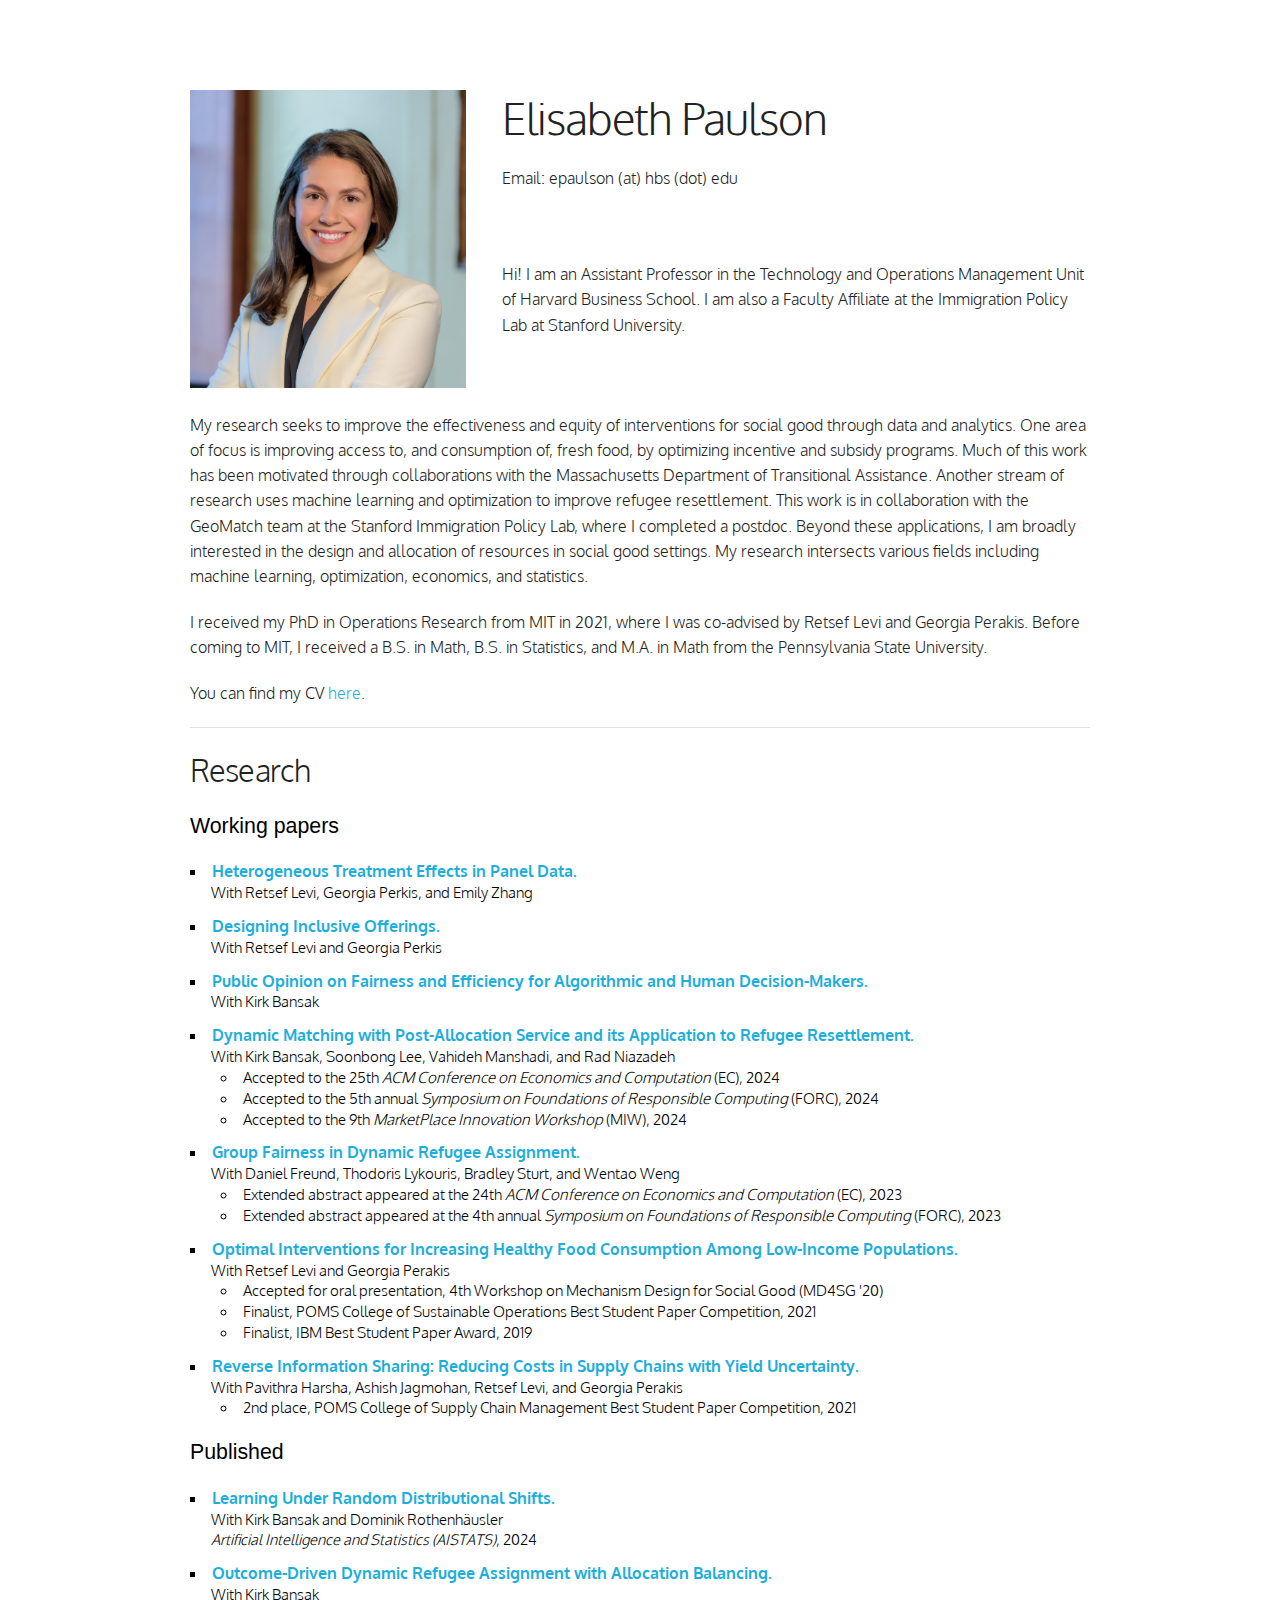
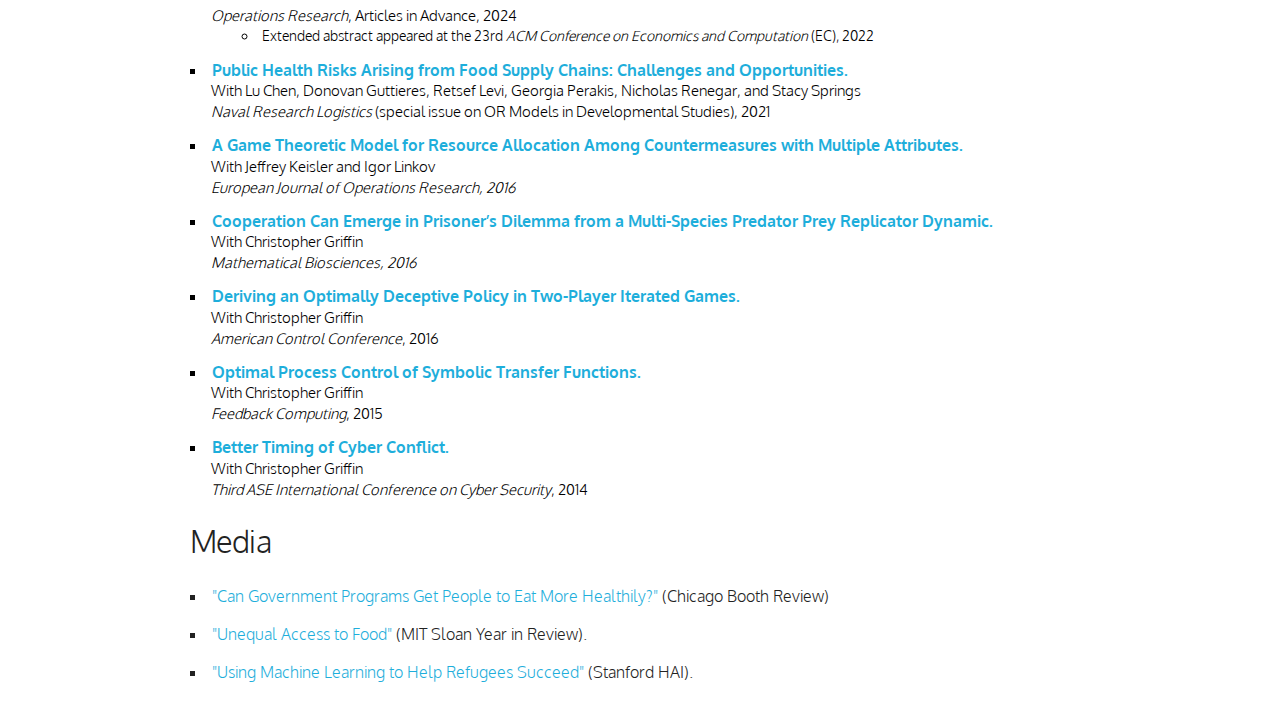
==== index.html @ 4f061b39 "Adding new paper" ====
<!DOCTYPE html>
<html lang="en">
<head>
<!-- Global site tag (gtag.js) - Google Analytics -->
<script async src="https://www.googletagmanager.com/gtag/js?id=UA-107906217-1"></script>
<script>
  window.dataLayer = window.dataLayer || [];
  function gtag(){dataLayer.push(arguments);}
  gtag('js', new Date());

  gtag('config', 'UA-107906217-1');
</script>

  <!-- Basic Page Needs
  –––––––––––––––––––––––––––––––––––––––––––––––––– -->
  <meta charset="utf-8">
  <title>Elisabeth Paulson</title>
  <meta name="description" content="">
  <meta name="author" content="">

  <!-- Mobile Specific Metas
  –––––––––––––––––––––––––––––––––––––––––––––––––– -->
  <meta name="viewport" content="width=device-width, initial-scale=1">

  <!-- FONT
  –––––––––––––––––––––––––––––––––––––––––––––––––– -->
  <!-- <link href="https://fonts.googleapis.com/css?family=Raleway:400,300,600" rel="stylesheet" type="text/css"> -->
  <link href='https://fonts.googleapis.com/css?family=Oxygen' rel='stylesheet' type='text/css'>

  <!-- CSS
  –––––––––––––––––––––––––––––––––––––––––––––––––– -->
  <link rel="stylesheet" href="css/normalize.css">
  <link rel="stylesheet" href="css/skeleton.css">

  <!-- Favicon
  –––––––––––––––––––––––––––––––––––––––––––––––––– -->
  <link rel="icon" type="image/png" href="favicon.ico">

</head>
<body>

  <!-- Primary Page Layout
  –––––––––––––––––––––––––––––––––––––––––––––––––– -->
  <div class="container">

    <div class="row" style="margin-top: 10%">
        <div class="four columns">
            <img src="img/headshot.jpg" width="100%">
        </div>
        <div class="eight columns">
            <h2>Elisabeth Paulson</h2>
            <p>Email: epaulson (at) hbs (dot) edu </p>
            <br> </br>
            <p>Hi! I am an Assistant Professor in the <a class=hidelink href="https://www.hbs.edu/faculty/units/tom/Pages/default.aspx"> Technology and Operations Management Unit of Harvard Business School</a>. I am also a Faculty Affiliate at the <a class=hidelink href="https://immigrationlab.org/"> Immigration Policy Lab</a> at Stanford University.
                </p>
        </div>
    </div>
    <div class="row" style="margin-top: 2%"> </div>

      <p>My research seeks to improve the effectiveness and equity of interventions for social good through data and analytics.
      One area of focus is improving access to, and consumption of, fresh food, by optimizing incentive and subsidy programs. 
      Much of this work has been motivated through collaborations with the <a class=hidelink href="https://www.mass.gov/orgs/department-of-transitional-assistance"> Massachusetts Department of Transitional Assistance</a>. 
      Another stream of research uses machine learning and optimization to improve refugee resettlement. This work is in collaboration with the GeoMatch team at the <a class=hidelink href="https://immigrationlab.org/geomatch/"> Stanford Immigration Policy Lab</a>, where I completed a postdoc. 
      Beyond these applications, I am broadly interested in the design and allocation of resources in social good settings. My research intersects various fields including machine learning, optimization, economics, and statistics. </p>

    <p> I received my PhD in Operations Research from MIT in 2021, where I was co-advised by <a class=hidelink href="http://retsef.scripts.mit.edu/"> Retsef Levi </a> and <a class=hidelink href="http://mitsloan.mit.edu/faculty-and-research/faculty-directory/detail/?id=41137"> Georgia Perakis</a>.
      Before coming to MIT, I received a B.S. in Math, B.S. in Statistics, and M.A. in Math from the Pennsylvania State University. </p>

    <p>You can find my CV <a href="files/CV.pdf">here</a>.</p>


    <hr>

    <h4> Research </h4>

    <p class = "sub_header"> Working papers </p>
    <ul>
      <li class="paper_title">
        <a href = "https://arxiv.org/abs/2406.05633"> <strong>Heterogeneous Treatment Effects in Panel Data. </strong></a>
        <dd class="author">With Retsef Levi, Georgia Perkis, and Emily Zhang </dd>
      </li>
      <li class="paper_title">
        <a href = "https://papers.ssrn.com/sol3/papers.cfm?abstract_id=4888208"> <strong>Designing Inclusive Offerings. </strong></a>
        <dd class="author">With Retsef Levi and Georgia Perkis</dd>
      </li>
      <li class="paper_title">
        <a href = "https://osf.io/pghmx/"> <strong>Public Opinion on Fairness and Efficiency for Algorithmic and Human Decision-Makers. </strong></a>
        <dd class="author">With Kirk Bansak </dd>
      </li>
      <li class="paper_title">
        <a href = "https://papers.ssrn.com/sol3/papers.cfm?abstract_id=4748762">  <strong>Dynamic Matching with Post-Allocation Service and its Application to Refugee Resettlement. </strong></a>
        <dd class="author">With Kirk Bansak, Soonbong Lee, Vahideh Manshadi, and Rad Niazadeh </dd>
        <ul>
          <li class='sub'> Accepted to the 25th <em>ACM Conference on Economics and Computation</em> (EC), 2024 </li>
          <li class='sub'> Accepted to the 5th annual <em>Symposium on Foundations of Responsible Computing</em> (FORC), 2024 </li>
          <li class='sub'> Accepted to the 9th <em>MarketPlace Innovation Workshop</em> (MIW), 2024 </li>
        </ul>
      </li>
      <li class="paper_title">
        <a href = "http://arxiv.org/abs/2301.10642"> <strong>Group Fairness in Dynamic Refugee Assignment. </strong></a>
        <dd class="author">With Daniel Freund, Thodoris Lykouris, Bradley Sturt, and Wentao Weng </dd>
        <ul>
          <li class='sub'> Extended abstract appeared at the 24th <em>ACM Conference on Economics and Computation</em> (EC), 2023 </li>
          <li class='sub'> Extended abstract appeared at the 4th annual <em>Symposium on Foundations of Responsible Computing</em> (FORC), 2023 </li>
        </ul>
      </li>
      <li class="paper_title">
      <a href = "https://papers.ssrn.com/sol3/papers.cfm?abstract_id=3486292"> <strong>Optimal Interventions for Increasing Healthy Food Consumption Among Low-Income Populations.</strong></a>
        <dd class="author">With
        Retsef Levi and Georgia Perakis</dd>
        <ul>
          <li class='sub'> Accepted for oral presentation, 4th Workshop on Mechanism Design for Social Good (MD4SG '20) </li>
        </ul>
        <ul>
          <li class='sub'> Finalist, POMS College of Sustainable Operations Best Student Paper Competition, 2021 </li>
        </ul>
        <ul>
          <li class='sub'> Finalist, IBM Best Student Paper Award, 2019 </li>
        </ul>
        <!--<ul>
          <li class='sub'> Media coverage: <a class='link' href="https://review.chicagobooth.edu/marketing/2020/article/can-government-programs-get-people-eat-more-healthily"><em>Chicago Booth Review</em></a> , <a class='link' href="https://mitsloan.mit.edu/alumni/unequal-access-to-food"><em>MIT Sloan Campaign Newsletter</em></a> </li>
        </ul>-->
      </li>
      <li class="paper_title">
      <a href = "https://papers.ssrn.com/sol3/papers.cfm?abstract_id=3692868"> <strong>Reverse Information Sharing: Reducing Costs in Supply Chains with Yield Uncertainty.</strong></a>
        <dd class="author">With Pavithra Harsha, Ashish Jagmohan, Retsef Levi, and Georgia Perakis</dd>
        <ul>
          <li class='sub'> 2nd place, POMS College of Supply Chain Management Best Student Paper Competition, 2021 </li>
        </ul>
      </li>
      <!--
      <li class="paper_title"><strong>Fresh Fruit and Vegetable Consumption: The Impact of Access and Value.</strong>
        <a href="https://papers.ssrn.com/sol3/papers.cfm?abstract_id=3691925"> Preprint.</a>
        <dd class="author">With
        Retsef Levi and Georgia Perakis</dd>
      </li>
      
      <li class="paper_title">
        <strong>Fair Group-level Intervention Bundles</strong>
        <dd class="author">With Retsef Levi and Georgia Perakis (Soon to be submitted)</dd>
      </li>
      <li class="paper_title">
        <strong>Racial and Ethnic Variations in Grocery Shopping Behavior Amid COVID-19</strong>
        <dd class="author">With Retsef Levi and Georgia Perakis (Soon to be submitted)</dd>
      </li>
      <li class="paper_title">
        <strong>Interventions for Reducing Farm-Level Food Waste</strong>
        <dd class="author">With Raphaelle Delpont, Retsef Levi, and Georgia Perakis (Working)</dd>
      </li>
      <li class="paper_title">
        <strong>The Location Problem for Healthy Incentive Retailers</strong>
        <dd class="author">With Retsef Levi, and Georgia Perakis (Working)</dd>
      </li>-->
    </ul>
    <p class = "sub_header"> Published </p>
    <ul>
      <li class="paper_title">
        <a href = "https://arxiv.org/pdf/2306.02948.pdf"> <strong>Learning Under Random Distributional Shifts. </strong></a>
        <dd class="author">With Kirk Bansak and Dominik Rothenh&auml;usler </dd>
        <dd class="status"><em>Artificial Intelligence and Statistics (AISTATS)</em>, 2024
      </li>
      <li class="paper_title">
        <a href = "https://pubsonline.informs.org/doi/abs/10.1287/opre.2022.0445"> <strong>Outcome-Driven Dynamic Refugee Assignment with Allocation Balancing. </strong></a>
        <dd class="author">With Kirk Bansak</dd>
        <dd class="status"><em>Operations Research</em>, Articles in Advance, 2024
        <ul>
          <li class='sub'> Extended abstract appeared at the 23rd <em>ACM Conference on Economics and Computation</em> (EC), 2022 </li>
        </ul>
      </li>
      <li class="paper_title">
        <a href="https://onlinelibrary.wiley.com/doi/abs/10.1002/nav.22020"> <strong>Public Health Risks Arising from Food Supply Chains: Challenges and Opportunities.</strong></a>
        <dd class="author">With
        Lu Chen, Donovan Guttieres, Retsef Levi, Georgia Perakis, Nicholas Renegar, and Stacy Springs</dd>
        <dd class="status"><em>Naval Research Logistics</em> (special issue on OR Models in Developmental Studies), 2021
        </dd>
      </li>
      <li class="paper_title">
        <a href="http://www.sciencedirect.com/science/article/pii/S0377221716000552"> <strong>A Game Theoretic Model for Resource Allocation Among Countermeasures with Multiple Attributes.</strong></a>
        <dd class="author">With Jeffrey Keisler and Igor Linkov</dd>
        <dd class="status"><em>European Journal of Operations Research, 2016</em></dd></li>

      <li class="paper_title">
        <a href="http://www.sciencedirect.com/science/article/pii/S0025556416300608?via%3Dihub"> <strong>Cooperation Can Emerge in Prisoner’s Dilemma from a Multi-Species Predator Prey Replicator Dynamic.</strong></a>
        <dd class="author">With Christopher Griffin</dd>
        <dd class="status"><em>Mathematical Biosciences, 2016</em>
        </dd>
      </li>

      <li class="paper_title">
        <a href="http://ieeexplore.ieee.org/document/7525506/"> <strong>Deriving an Optimally Deceptive Policy in Two-Player Iterated Games.</strong></a>
        <dd class="author">With Christopher Griffin</dd>
        <dd class="status"><em>American Control Conference</em>, 2016</dd></li>

      <!-- <li><a class="paper_title" href="files/ECP-Dissertation.pdf"><strong>A Reformulation of the CSSR Algorithm and Application to Optimal Deception Strategy in Two Player Games.</strong></a> <br/>
        <dd class="author">With Christopher Griffin.</dd>
        <dd class="status"><em>Masters Thesis</em>, The Pennsylvania State University, 2015</dd>.</li> -->

      <li class="paper_title">
        <a href="files/FeedbackComputing15.pdf"> <strong>Optimal Process Control of Symbolic Transfer Functions.</strong></a>
        <dd class="author">With Christopher Griffin</dd>
        <dd class="status"><em>Feedback Computing</em>, 2015</dd>
      </li>

      <li class="paper_title">
        <a href="files/BetterCyberTiming.pdf"> <strong>Better Timing of Cyber Conflict.</strong></a>
        <dd class="author">With Christopher Griffin</dd>
        <dd class="status"><em>Third ASE International Conference on Cyber Security</em>, 2014</dd>
      </li>
    </ul>

    <h4> Media </h4>
    <ul> 
      <li><a class='link' href="https://review.chicagobooth.edu/marketing/2020/article/can-government-programs-get-people-eat-more-healthily">"Can Government Programs Get People to Eat More Healthily?"</a> (Chicago Booth Review)
      </li>
      <li><a class='link' href="https://mitsloan.mit.edu/alumni/unequal-access-to-food">"Unequal Access to Food"</a> (MIT Sloan Year in Review). 
      </li>
      <li>
      <a class='link' href="https://hai.stanford.edu/news/using-machine-learning-help-refugees-succeed">"Using Machine Learning to Help Refugees Succeed"</a> (Stanford HAI). 
    </li>
    </ul>
<!--
    <hr>

    <h4> Awards/Honors </h4>
    <ul>
      <li class="award"> Finalist, IBM Best Student Paper Competition, 2019</li>
      <li class="award"> NSF Graduate Research Fellowship, 2016-2019</li>
      <li class="award"> Gerard L. Bayles Memorial Scholarship, 2011-2015</li>
      <li class="award"> Kermit C. Anderson Memorial Award in Mathematics, 2014</li>
      <li class="award"> Mary Lister McCammon Award in Mathematics, 2013</li>
      <li class="award"> Merit Scholarship, Mathematics Advanced Study Semester, 2012</li>
    </ul>

    <hr>

    <h4> Teaching </h4>
    <ul>
        <li>
        15.370: Data, Models and Decisions. Spring 2020
        <dd class="author"> Teaching Assistant (Instructor: Georgia Perakis, TA evaluation score: 6.73/7)
        </dd>
      </li>
      <li>
        15.734: Intro to Operations Management. Summer 2018
        <dd class="author"> Teaching Assistant (Instructor: Retsef Levi, TA evaluation score: 6.26/7)
        </dd>
      </li>
      <li>
        15.731: Risk Management, January 2018
        <dd class="author"> Teaching Assistant (Instructor: Retsef Levi, TA evaluation score: 7/7)
        </dd>
      </li>
      <li>
        15.S60: Computing in Optimization and Statistics. January 2020
        <dd class="author"> Instructor for a 3-hour lecture on machine learning in R for ORC PhD students
        </dd>
      </li>
      <li>
        15.S41: Software Tools for Business Analytics. January 2020
        <dd class="author"> Instructor for a 3-hour lecture on machine learning in R for MIT undergraduates
        </dd>
      </li>
      <li>
        Microsoft Excel Training. Spring 2018, 2019
        <dd class="author"> Co-taught three 3-hour sessions for Executive MBA students
        </dd>
      </li>
    </ul>
    <hr>

    <h4> Presentations </h4>
    <ul>
      <li>
        Reverse Information Sharing: Reducing Costs and Waste in Supply Chains with Yield Uncertainty
        <ul>
        <li class='sub'> INFORMS Annual Meeting, 2020 (upcoming) </li>
        </ul>
      </li>
      <li>
        Fair Group-level Intervention Bundles
        <ul>
        <li class='sub'> INFORMS Annual Meeting, 2020 (upcoming) </li>
        </ul>
      </li>
      <li>
        Optimizing Group-level Food Policy Interventions
        <ul>
        <li class='sub'> Dartmouth Tuck School of Business, 2020 </li>
        <li class='sub'> MIT Sloan School of Management, 2020 </li>
        </ul>
      </li>
      <li> Optimal Interventions for Increasing Healthy Food Consumption Among Low-Income Populations
      <ul>
        <li class='sub'> Workshop on Mechanism Design for Social Good, 2020 </li>
        <li class='sub'> Kellogg-Wharton OM Workshop, 2020 </li>
        <li class='sub'> INFORMS Annual Meeting, 2019 </li>
        <li class='sub'> Health Systems Innovation Seminar Series, MIT Sloan School of Management, 2019 </li>
        <li class='sub'> INFORMS Annual Meeting, 2018</li>
        </ul>
      </li>
      <li>
        Impact of Access and Value on Fresh Food Consumption: Policy Implications
        <ul>
        <li class='sub'> MSOM, 2018 </li>
        <li class='sub'> INFORMS Annual Meeting, 2017 </li>
        </ul>
      </li>
      <li>
        Choosing What to Protect, and How: Resource Allocation Among Countermeasures With Multiple Attributes
        <ul>
        <li class='sub'> INFORMS Annual Meeting, 2014</dd>
        </li>
        </ul>
      </li>
    </ul>

    <hr>


    <h4> Industry experience </h4>
    <ul>
      <li class="award"> <strong>IBM Food Trust, IBM Blockchain Solutions</strong>. Yorktown Heights, NY.</li>
      <ul>
        <li class='sub'> Research Intern, Summer 2019.</dd>
        </li>
      </ul>
      <li class="award"> <strong>Booz Allen Hamilton</strong>. Annapolis Junction, MD.</li>
      <ul>
        <li class='sub'> Data scientist, 2015-2016.</dd>
        </li>
      </ul>
      <li class="award"> <strong>Bates White Economic Consulting</strong>. Washington, DC.</li>
      <ul>
        <li class='sub'> Summer consultant intern, Summer 2014.</dd>
        </li>
      </ul>
      <li class="award"> <strong>Risk and Decision Science Team, U.S. Army Engineer Research and Development Center</strong>. Concord, MA.</li>
      <ul>
        <li class='sub'> Research intern, Summer 2013.</dd>
        </li>
      </ul>
      <li class="award"> <strong>Applied Research Lab, The Pennsylvania State University</strong>. University Park, PA.</li>
      <ul>
        <li class='sub'> Research assistant, 2013-2015.</dd>
        </li>
      </ul>
    </ul>

-->

  </div>

<!-- End Document
  –––––––––––––––––––––––––––––––––––––––––––––––––– -->
</body>
</html>
---- css/skeleton.css ----
/*
* Skeleton V2.0.4
* Copyright 2014, Dave Gamache
* www.getskeleton.com
* Free to use under the MIT license.
* http://www.opensource.org/licenses/mit-license.php
* 12/29/2014
*/


/* Table of contents
Ã¢â‚¬â€œÃ¢â‚¬â€œÃ¢â‚¬â€œÃ¢â‚¬â€œÃ¢â‚¬â€œÃ¢â‚¬â€œÃ¢â‚¬â€œÃ¢â‚¬â€œÃ¢â‚¬â€œÃ¢â‚¬â€œÃ¢â‚¬â€œÃ¢â‚¬â€œÃ¢â‚¬â€œÃ¢â‚¬â€œÃ¢â‚¬â€œÃ¢â‚¬â€œÃ¢â‚¬â€œÃ¢â‚¬â€œÃ¢â‚¬â€œÃ¢â‚¬â€œÃ¢â‚¬â€œÃ¢â‚¬â€œÃ¢â‚¬â€œÃ¢â‚¬â€œÃ¢â‚¬â€œÃ¢â‚¬â€œÃ¢â‚¬â€œÃ¢â‚¬â€œÃ¢â‚¬â€œÃ¢â‚¬â€œÃ¢â‚¬â€œÃ¢â‚¬â€œÃ¢â‚¬â€œÃ¢â‚¬â€œÃ¢â‚¬â€œÃ¢â‚¬â€œÃ¢â‚¬â€œÃ¢â‚¬â€œÃ¢â‚¬â€œÃ¢â‚¬â€œÃ¢â‚¬â€œÃ¢â‚¬â€œÃ¢â‚¬â€œÃ¢â‚¬â€œÃ¢â‚¬â€œÃ¢â‚¬â€œÃ¢â‚¬â€œÃ¢â‚¬â€œÃ¢â‚¬â€œÃ¢â‚¬â€œ
- Grid
- Base Styles
- Typography
- Links
- Buttons
- Forms
- Lists
- Code
- Tables
- Spacing
- Utilities
- Clearing
- Media Queries
*/


/* Grid
Ã¢â‚¬â€œÃ¢â‚¬â€œÃ¢â‚¬â€œÃ¢â‚¬â€œÃ¢â‚¬â€œÃ¢â‚¬â€œÃ¢â‚¬â€œÃ¢â‚¬â€œÃ¢â‚¬â€œÃ¢â‚¬â€œÃ¢â‚¬â€œÃ¢â‚¬â€œÃ¢â‚¬â€œÃ¢â‚¬â€œÃ¢â‚¬â€œÃ¢â‚¬â€œÃ¢â‚¬â€œÃ¢â‚¬â€œÃ¢â‚¬â€œÃ¢â‚¬â€œÃ¢â‚¬â€œÃ¢â‚¬â€œÃ¢â‚¬â€œÃ¢â‚¬â€œÃ¢â‚¬â€œÃ¢â‚¬â€œÃ¢â‚¬â€œÃ¢â‚¬â€œÃ¢â‚¬â€œÃ¢â‚¬â€œÃ¢â‚¬â€œÃ¢â‚¬â€œÃ¢â‚¬â€œÃ¢â‚¬â€œÃ¢â‚¬â€œÃ¢â‚¬â€œÃ¢â‚¬â€œÃ¢â‚¬â€œÃ¢â‚¬â€œÃ¢â‚¬â€œÃ¢â‚¬â€œÃ¢â‚¬â€œÃ¢â‚¬â€œÃ¢â‚¬â€œÃ¢â‚¬â€œÃ¢â‚¬â€œÃ¢â‚¬â€œÃ¢â‚¬â€œÃ¢â‚¬â€œÃ¢â‚¬â€œ */
.container {
  position: relative;
  width: 100%;
  max-width: 900px;
  margin: 0 auto;
  padding: 0 20px;
  box-sizing: border-box; }
.column,
.columns {
  width: 100%;
  float: left;
  box-sizing: border-box; }

  .author {
  font-size:11pt;
  }

  .paper_title{
  font-size:12pt;
  line-height: 130%;
  color: #000000;
  text-decoration: none;
  }
  .sub_header{
  font-family: 'Oxygen Light', sans-serif;
  font-size:16pt;
  line-height: 130%;
  color: #000000;
  text-decoration: none;
  }
  .sub_sub_header{
    font-family: 'Oxygen Light', sans-serif;
    font-size:14pt;
    line-height: 130%;
    color: #000000;
    text-decoration: none;
    }

  .paper_title_wlink{
    font-size:12pt;
    line-height: 130%;
    color: #4AB2D9;
    text-decoration: none;
  }

  .status{
  font-size:11pt;
  }

/* For devices larger than 400px */
@media (min-width: 400px) {
  .container {
    width: 85%;
    padding: 0; }
}

/* For devices larger than 550px */
@media (min-width: 550px) {
  .container {
    width: 80%; }
  .column,
  .columns {
    margin-left: 4%; }
  .column:first-child,
  .columns:first-child {
    margin-left: 0; }

  .one.column,
  .one.columns                    { width: 4.66666666667%; }
  .two.columns                    { width: 13.3333333333%; }
  .three.columns                  { width: 22%;            }
  .four.columns                   { width: 30.6666666667%; }
  .five.columns                   { width: 39.3333333333%; }
  .six.columns                    { width: 48%;            }
  .seven.columns                  { width: 56.6666666667%; }
  .eight.columns                  { width: 65.3333333333%; }
  .nine.columns                   { width: 74.0%;          }
  .ten.columns                    { width: 82.6666666667%; }
  .eleven.columns                 { width: 91.3333333333%; }
  .twelve.columns                 { width: 100%; margin-left: 0; }

  .one-third.column               { width: 30.6666666667%; }
  .two-thirds.column              { width: 65.3333333333%; }

  .one-half.column                { width: 48%; }

  /* Offsets */
  .offset-by-one.column,
  .offset-by-one.columns          { margin-left: 8.66666666667%; }
  .offset-by-two.column,
  .offset-by-two.columns          { margin-left: 17.3333333333%; }
  .offset-by-three.column,
  .offset-by-three.columns        { margin-left: 26%;            }
  .offset-by-four.column,
  .offset-by-four.columns         { margin-left: 34.6666666667%; }
  .offset-by-five.column,
  .offset-by-five.columns         { margin-left: 43.3333333333%; }
  .offset-by-six.column,
  .offset-by-six.columns          { margin-left: 52%;            }
  .offset-by-seven.column,
  .offset-by-seven.columns        { margin-left: 60.6666666667%; }
  .offset-by-eight.column,
  .offset-by-eight.columns        { margin-left: 69.3333333333%; }
  .offset-by-nine.column,
  .offset-by-nine.columns         { margin-left: 78.0%;          }
  .offset-by-ten.column,
  .offset-by-ten.columns          { margin-left: 86.6666666667%; }
  .offset-by-eleven.column,
  .offset-by-eleven.columns       { margin-left: 95.3333333333%; }

  .offset-by-one-third.column,
  .offset-by-one-third.columns    { margin-left: 34.6666666667%; }
  .offset-by-two-thirds.column,
  .offset-by-two-thirds.columns   { margin-left: 69.3333333333%; }

  .offset-by-one-half.column,
  .offset-by-one-half.columns     { margin-left: 52%; }

}


/* Base Styles
Ã¢â‚¬â€œÃ¢â‚¬â€œÃ¢â‚¬â€œÃ¢â‚¬â€œÃ¢â‚¬â€œÃ¢â‚¬â€œÃ¢â‚¬â€œÃ¢â‚¬â€œÃ¢â‚¬â€œÃ¢â‚¬â€œÃ¢â‚¬â€œÃ¢â‚¬â€œÃ¢â‚¬â€œÃ¢â‚¬â€œÃ¢â‚¬â€œÃ¢â‚¬â€œÃ¢â‚¬â€œÃ¢â‚¬â€œÃ¢â‚¬â€œÃ¢â‚¬â€œÃ¢â‚¬â€œÃ¢â‚¬â€œÃ¢â‚¬â€œÃ¢â‚¬â€œÃ¢â‚¬â€œÃ¢â‚¬â€œÃ¢â‚¬â€œÃ¢â‚¬â€œÃ¢â‚¬â€œÃ¢â‚¬â€œÃ¢â‚¬â€œÃ¢â‚¬â€œÃ¢â‚¬â€œÃ¢â‚¬â€œÃ¢â‚¬â€œÃ¢â‚¬â€œÃ¢â‚¬â€œÃ¢â‚¬â€œÃ¢â‚¬â€œÃ¢â‚¬â€œÃ¢â‚¬â€œÃ¢â‚¬â€œÃ¢â‚¬â€œÃ¢â‚¬â€œÃ¢â‚¬â€œÃ¢â‚¬â€œÃ¢â‚¬â€œÃ¢â‚¬â€œÃ¢â‚¬â€œÃ¢â‚¬â€œ */
/* NOTE
html is set to 62.5% so that all the REM measurements throughout Skeleton
are based on 10px sizing. So basically 1.5rem = 15px :) */
html {
  font-size: 65.5%; }
body {
  font-size: 1.5em; /* currently ems cause chrome bug misinterpreting rems on body element */
  line-height: 1.6;
  font-weight: 200;
  /* font-family: "Raleway", "HelveticaNeue", "Helvetica Neue", "Open+Sans" Helvetica, Arial, sans-serif; */
  font-family: 'Oxygen', sans-serif;
  color: #222; }


/* Typography
Ã¢â‚¬â€œÃ¢â‚¬â€œÃ¢â‚¬â€œÃ¢â‚¬â€œÃ¢â‚¬â€œÃ¢â‚¬â€œÃ¢â‚¬â€œÃ¢â‚¬â€œÃ¢â‚¬â€œÃ¢â‚¬â€œÃ¢â‚¬â€œÃ¢â‚¬â€œÃ¢â‚¬â€œÃ¢â‚¬â€œÃ¢â‚¬â€œÃ¢â‚¬â€œÃ¢â‚¬â€œÃ¢â‚¬â€œÃ¢â‚¬â€œÃ¢â‚¬â€œÃ¢â‚¬â€œÃ¢â‚¬â€œÃ¢â‚¬â€œÃ¢â‚¬â€œÃ¢â‚¬â€œÃ¢â‚¬â€œÃ¢â‚¬â€œÃ¢â‚¬â€œÃ¢â‚¬â€œÃ¢â‚¬â€œÃ¢â‚¬â€œÃ¢â‚¬â€œÃ¢â‚¬â€œÃ¢â‚¬â€œÃ¢â‚¬â€œÃ¢â‚¬â€œÃ¢â‚¬â€œÃ¢â‚¬â€œÃ¢â‚¬â€œÃ¢â‚¬â€œÃ¢â‚¬â€œÃ¢â‚¬â€œÃ¢â‚¬â€œÃ¢â‚¬â€œÃ¢â‚¬â€œÃ¢â‚¬â€œÃ¢â‚¬â€œÃ¢â‚¬â€œÃ¢â‚¬â€œÃ¢â‚¬â€œ */
h1, h2, h3, h4, h5, h6 {
  margin-top: 0;
  margin-bottom: 2rem;
  font-weight: 200; }
h1 { font-size: 4.0rem; line-height: 1.2;  letter-spacing: -.1rem;}
h2 { font-size: 3.6rem; line-height: 1.25; letter-spacing: -.1rem; }
h3 { font-size: 3.0rem; line-height: 1.3;  letter-spacing: -.1rem; }
h4 { font-size: 2.4rem; line-height: 1.35; letter-spacing: -.08rem; }
h5 { font-size: 1.8rem; line-height: 1.2;  letter-spacing: -.05rem; }
h6 { font-size: 1.5rem; line-height: 1.6;  letter-spacing: 0; }


/* Larger than phablet */
@media (min-width: 550px) {
  h1 { font-size: 5.0rem; }
  h2 { font-size: 4.2rem; }
  h3 { font-size: 3.6rem; }
  h4 { font-size: 3.0rem; }
  h5 { font-size: 2.4rem; }
  h6 { font-size: 2.2rem; margin-top: 2.0rem; margin-bottom: 1.0rem;}
}

p {
  margin-top: 0; }


/* Links
Ã¢â‚¬â€œÃ¢â‚¬â€œÃ¢â‚¬â€œÃ¢â‚¬â€œÃ¢â‚¬â€œÃ¢â‚¬â€œÃ¢â‚¬â€œÃ¢â‚¬â€œÃ¢â‚¬â€œÃ¢â‚¬â€œÃ¢â‚¬â€œÃ¢â‚¬â€œÃ¢â‚¬â€œÃ¢â‚¬â€œÃ¢â‚¬â€œÃ¢â‚¬â€œÃ¢â‚¬â€œÃ¢â‚¬â€œÃ¢â‚¬â€œÃ¢â‚¬â€œÃ¢â‚¬â€œÃ¢â‚¬â€œÃ¢â‚¬â€œÃ¢â‚¬â€œÃ¢â‚¬â€œÃ¢â‚¬â€œÃ¢â‚¬â€œÃ¢â‚¬â€œÃ¢â‚¬â€œÃ¢â‚¬â€œÃ¢â‚¬â€œÃ¢â‚¬â€œÃ¢â‚¬â€œÃ¢â‚¬â€œÃ¢â‚¬â€œÃ¢â‚¬â€œÃ¢â‚¬â€œÃ¢â‚¬â€œÃ¢â‚¬â€œÃ¢â‚¬â€œÃ¢â‚¬â€œÃ¢â‚¬â€œÃ¢â‚¬â€œÃ¢â‚¬â€œÃ¢â‚¬â€œÃ¢â‚¬â€œÃ¢â‚¬â€œÃ¢â‚¬â€œÃ¢â‚¬â€œÃ¢â‚¬â€œ */
a {
  color: #1EAEDB; }
a:hover {
  color: #0FA0CE; }


/* Buttons
Ã¢â‚¬â€œÃ¢â‚¬â€œÃ¢â‚¬â€œÃ¢â‚¬â€œÃ¢â‚¬â€œÃ¢â‚¬â€œÃ¢â‚¬â€œÃ¢â‚¬â€œÃ¢â‚¬â€œÃ¢â‚¬â€œÃ¢â‚¬â€œÃ¢â‚¬â€œÃ¢â‚¬â€œÃ¢â‚¬â€œÃ¢â‚¬â€œÃ¢â‚¬â€œÃ¢â‚¬â€œÃ¢â‚¬â€œÃ¢â‚¬â€œÃ¢â‚¬â€œÃ¢â‚¬â€œÃ¢â‚¬â€œÃ¢â‚¬â€œÃ¢â‚¬â€œÃ¢â‚¬â€œÃ¢â‚¬â€œÃ¢â‚¬â€œÃ¢â‚¬â€œÃ¢â‚¬â€œÃ¢â‚¬â€œÃ¢â‚¬â€œÃ¢â‚¬â€œÃ¢â‚¬â€œÃ¢â‚¬â€œÃ¢â‚¬â€œÃ¢â‚¬â€œÃ¢â‚¬â€œÃ¢â‚¬â€œÃ¢â‚¬â€œÃ¢â‚¬â€œÃ¢â‚¬â€œÃ¢â‚¬â€œÃ¢â‚¬â€œÃ¢â‚¬â€œÃ¢â‚¬â€œÃ¢â‚¬â€œÃ¢â‚¬â€œÃ¢â‚¬â€œÃ¢â‚¬â€œÃ¢â‚¬â€œ */
.button,
button,
input[type="submit"],
input[type="reset"],
input[type="button"] {
  display: inline-block;
  height: 38px;
  padding: 0 30px;
  color: #555;
  text-align: center;
  font-size: 11px;
  font-weight: 600;
  line-height: 38px;
  letter-spacing: .1rem;
  text-transform: uppercase;
  text-decoration: none;
  white-space: nowrap;
  background-color: transparent;
  border-radius: 4px;
  border: 1px solid #bbb;
  cursor: pointer;
  box-sizing: border-box; }
.button:hover,
button:hover,
input[type="submit"]:hover,
input[type="reset"]:hover,
input[type="button"]:hover,
.button:focus,
button:focus,
input[type="submit"]:focus,
input[type="reset"]:focus,
input[type="button"]:focus {
  color: #333;
  border-color: #888;
  outline: 0; }
.button.button-primary,
button.button-primary,
input[type="submit"].button-primary,
input[type="reset"].button-primary,
input[type="button"].button-primary {
  color: #FFF;
  background-color: #33C3F0;
  border-color: #33C3F0; }
.button.button-primary:hover,
button.button-primary:hover,
input[type="submit"].button-primary:hover,
input[type="reset"].button-primary:hover,
input[type="button"].button-primary:hover,
.button.button-primary:focus,
button.button-primary:focus,
input[type="submit"].button-primary:focus,
input[type="reset"].button-primary:focus,
input[type="button"].button-primary:focus {
  color: #FFF;
  background-color: #1EAEDB;
  border-color: #1EAEDB; }


/* Forms
Ã¢â‚¬â€œÃ¢â‚¬â€œÃ¢â‚¬â€œÃ¢â‚¬â€œÃ¢â‚¬â€œÃ¢â‚¬â€œÃ¢â‚¬â€œÃ¢â‚¬â€œÃ¢â‚¬â€œÃ¢â‚¬â€œÃ¢â‚¬â€œÃ¢â‚¬â€œÃ¢â‚¬â€œÃ¢â‚¬â€œÃ¢â‚¬â€œÃ¢â‚¬â€œÃ¢â‚¬â€œÃ¢â‚¬â€œÃ¢â‚¬â€œÃ¢â‚¬â€œÃ¢â‚¬â€œÃ¢â‚¬â€œÃ¢â‚¬â€œÃ¢â‚¬â€œÃ¢â‚¬â€œÃ¢â‚¬â€œÃ¢â‚¬â€œÃ¢â‚¬â€œÃ¢â‚¬â€œÃ¢â‚¬â€œÃ¢â‚¬â€œÃ¢â‚¬â€œÃ¢â‚¬â€œÃ¢â‚¬â€œÃ¢â‚¬â€œÃ¢â‚¬â€œÃ¢â‚¬â€œÃ¢â‚¬â€œÃ¢â‚¬â€œÃ¢â‚¬â€œÃ¢â‚¬â€œÃ¢â‚¬â€œÃ¢â‚¬â€œÃ¢â‚¬â€œÃ¢â‚¬â€œÃ¢â‚¬â€œÃ¢â‚¬â€œÃ¢â‚¬â€œÃ¢â‚¬â€œÃ¢â‚¬â€œ */
input[type="email"],
input[type="number"],
input[type="search"],
input[type="text"],
input[type="tel"],
input[type="url"],
input[type="password"],
textarea,
select {
  height: 38px;
  padding: 6px 10px; /* The 6px vertically centers text on FF, ignored by Webkit */
  background-color: #fff;
  border: 1px solid #D1D1D1;
  border-radius: 4px;
  box-shadow: none;
  box-sizing: border-box; }
/* Removes awkward default styles on some inputs for iOS */
input[type="email"],
input[type="number"],
input[type="search"],
input[type="text"],
input[type="tel"],
input[type="url"],
input[type="password"],
textarea {
  -webkit-appearance: none;
     -moz-appearance: none;
          appearance: none; }
textarea {
  min-height: 65px;
  padding-top: 6px;
  padding-bottom: 6px; }
input[type="email"]:focus,
input[type="number"]:focus,
input[type="search"]:focus,
input[type="text"]:focus,
input[type="tel"]:focus,
input[type="url"]:focus,
input[type="password"]:focus,
textarea:focus,
select:focus {
  border: 1px solid #33C3F0;
  outline: 0; }
label,
legend {
  display: block;
  margin-bottom: .5rem;
  font-weight: 600; }
fieldset {
  padding: 0;
  border-width: 0; }
input[type="checkbox"],
input[type="radio"] {
  display: inline; }
label > .label-body {
  display: inline-block;
  margin-left: .5rem;
  font-weight: normal; }


/* Lists
Ã¢â‚¬â€œÃ¢â‚¬â€œÃ¢â‚¬â€œÃ¢â‚¬â€œÃ¢â‚¬â€œÃ¢â‚¬â€œÃ¢â‚¬â€œÃ¢â‚¬â€œÃ¢â‚¬â€œÃ¢â‚¬â€œÃ¢â‚¬â€œÃ¢â‚¬â€œÃ¢â‚¬â€œÃ¢â‚¬â€œÃ¢â‚¬â€œÃ¢â‚¬â€œÃ¢â‚¬â€œÃ¢â‚¬â€œÃ¢â‚¬â€œÃ¢â‚¬â€œÃ¢â‚¬â€œÃ¢â‚¬â€œÃ¢â‚¬â€œÃ¢â‚¬â€œÃ¢â‚¬â€œÃ¢â‚¬â€œÃ¢â‚¬â€œÃ¢â‚¬â€œÃ¢â‚¬â€œÃ¢â‚¬â€œÃ¢â‚¬â€œÃ¢â‚¬â€œÃ¢â‚¬â€œÃ¢â‚¬â€œÃ¢â‚¬â€œÃ¢â‚¬â€œÃ¢â‚¬â€œÃ¢â‚¬â€œÃ¢â‚¬â€œÃ¢â‚¬â€œÃ¢â‚¬â€œÃ¢â‚¬â€œÃ¢â‚¬â€œÃ¢â‚¬â€œÃ¢â‚¬â€œÃ¢â‚¬â€œÃ¢â‚¬â€œÃ¢â‚¬â€œÃ¢â‚¬â€œÃ¢â‚¬â€œ */
ul {
  list-style: square inside; margin-bottom: 1.5rem;}
ol {
  list-style: decimal inside; }
ol, ul {
  padding-left: 0;
  margin-top: 0; }
ul ul,
ul ol,
ol ol,
ol ul {
  list-style: circle inside;
  margin: 0.0rem 0 0.0rem 3rem;
  font-size: 95%; }

li {
  margin-bottom: 1.25rem;
}

li.sub {
    margin-bottom:0;
}
li.award {
    margin-bottom:0;
}

/* Paper
Ã¢â‚¬â€œÃ¢â‚¬â€œÃ¢â‚¬â€œÃ¢â‚¬â€œÃ¢â‚¬â€œÃ¢â‚¬â€œÃ¢â‚¬â€œÃ¢â‚¬â€œÃ¢â‚¬â€œÃ¢â‚¬â€œÃ¢â‚¬â€œÃ¢â‚¬â€œÃ¢â‚¬â€œÃ¢â‚¬â€œÃ¢â‚¬â€œÃ¢â‚¬â€œÃ¢â‚¬â€œÃ¢â‚¬â€œÃ¢â‚¬â€œÃ¢â‚¬â€œÃ¢â‚¬â€œÃ¢â‚¬â€œÃ¢â‚¬â€œÃ¢â‚¬â€œÃ¢â‚¬â€œÃ¢â‚¬â€œÃ¢â‚¬â€œÃ¢â‚¬â€œÃ¢â‚¬â€œÃ¢â‚¬â€œÃ¢â‚¬â€œÃ¢â‚¬â€œÃ¢â‚¬â€œÃ¢â‚¬â€œÃ¢â‚¬â€œÃ¢â‚¬â€œÃ¢â‚¬â€œÃ¢â‚¬â€œÃ¢â‚¬â€œÃ¢â‚¬â€œÃ¢â‚¬â€œÃ¢â‚¬â€œÃ¢â‚¬â€œÃ¢â‚¬â€œÃ¢â‚¬â€œÃ¢â‚¬â€œÃ¢â‚¬â€œÃ¢â‚¬â€œÃ¢â‚¬â€œÃ¢â‚¬â€œ */
paper {
  display: block;
  margin: 0 1.2rem;
  font-size: 90%;
  white-space: nowrap;
  background: #F1F1F1;
  border: 1px solid #E1E1E1;
  border-radius: 4px;
  padding: 1rem 1.5rem;
  white-space: pre; }

pre > paper {
}

/* Code
Ã¢â‚¬â€œÃ¢â‚¬â€œÃ¢â‚¬â€œÃ¢â‚¬â€œÃ¢â‚¬â€œÃ¢â‚¬â€œÃ¢â‚¬â€œÃ¢â‚¬â€œÃ¢â‚¬â€œÃ¢â‚¬â€œÃ¢â‚¬â€œÃ¢â‚¬â€œÃ¢â‚¬â€œÃ¢â‚¬â€œÃ¢â‚¬â€œÃ¢â‚¬â€œÃ¢â‚¬â€œÃ¢â‚¬â€œÃ¢â‚¬â€œÃ¢â‚¬â€œÃ¢â‚¬â€œÃ¢â‚¬â€œÃ¢â‚¬â€œÃ¢â‚¬â€œÃ¢â‚¬â€œÃ¢â‚¬â€œÃ¢â‚¬â€œÃ¢â‚¬â€œÃ¢â‚¬â€œÃ¢â‚¬â€œÃ¢â‚¬â€œÃ¢â‚¬â€œÃ¢â‚¬â€œÃ¢â‚¬â€œÃ¢â‚¬â€œÃ¢â‚¬â€œÃ¢â‚¬â€œÃ¢â‚¬â€œÃ¢â‚¬â€œÃ¢â‚¬â€œÃ¢â‚¬â€œÃ¢â‚¬â€œÃ¢â‚¬â€œÃ¢â‚¬â€œÃ¢â‚¬â€œÃ¢â‚¬â€œÃ¢â‚¬â€œÃ¢â‚¬â€œÃ¢â‚¬â€œÃ¢â‚¬â€œ */
code {
  padding: .2rem .5rem;
  margin: 0 .2rem;
  font-size: 90%;
  white-space: nowrap;
  background: #F1F1F1;
  border: 1px solid #E1E1E1;
  border-radius: 4px; }
pre > code {
  display: block;
  padding: 1rem 1.5rem;
  white-space: pre; }


/* Tables
Ã¢â‚¬â€œÃ¢â‚¬â€œÃ¢â‚¬â€œÃ¢â‚¬â€œÃ¢â‚¬â€œÃ¢â‚¬â€œÃ¢â‚¬â€œÃ¢â‚¬â€œÃ¢â‚¬â€œÃ¢â‚¬â€œÃ¢â‚¬â€œÃ¢â‚¬â€œÃ¢â‚¬â€œÃ¢â‚¬â€œÃ¢â‚¬â€œÃ¢â‚¬â€œÃ¢â‚¬â€œÃ¢â‚¬â€œÃ¢â‚¬â€œÃ¢â‚¬â€œÃ¢â‚¬â€œÃ¢â‚¬â€œÃ¢â‚¬â€œÃ¢â‚¬â€œÃ¢â‚¬â€œÃ¢â‚¬â€œÃ¢â‚¬â€œÃ¢â‚¬â€œÃ¢â‚¬â€œÃ¢â‚¬â€œÃ¢â‚¬â€œÃ¢â‚¬â€œÃ¢â‚¬â€œÃ¢â‚¬â€œÃ¢â‚¬â€œÃ¢â‚¬â€œÃ¢â‚¬â€œÃ¢â‚¬â€œÃ¢â‚¬â€œÃ¢â‚¬â€œÃ¢â‚¬â€œÃ¢â‚¬â€œÃ¢â‚¬â€œÃ¢â‚¬â€œÃ¢â‚¬â€œÃ¢â‚¬â€œÃ¢â‚¬â€œÃ¢â‚¬â€œÃ¢â‚¬â€œÃ¢â‚¬â€œ */
th,
td {
  padding: 12px 15px;
  text-align: left;
  border-bottom: 1px solid #E1E1E1; }
th:first-child,
td:first-child {
  padding-left: 0; }
th:last-child,
td:last-child {
  padding-right: 0; }


/* Spacing
Ã¢â‚¬â€œÃ¢â‚¬â€œÃ¢â‚¬â€œÃ¢â‚¬â€œÃ¢â‚¬â€œÃ¢â‚¬â€œÃ¢â‚¬â€œÃ¢â‚¬â€œÃ¢â‚¬â€œÃ¢â‚¬â€œÃ¢â‚¬â€œÃ¢â‚¬â€œÃ¢â‚¬â€œÃ¢â‚¬â€œÃ¢â‚¬â€œÃ¢â‚¬â€œÃ¢â‚¬â€œÃ¢â‚¬â€œÃ¢â‚¬â€œÃ¢â‚¬â€œÃ¢â‚¬â€œÃ¢â‚¬â€œÃ¢â‚¬â€œÃ¢â‚¬â€œÃ¢â‚¬â€œÃ¢â‚¬â€œÃ¢â‚¬â€œÃ¢â‚¬â€œÃ¢â‚¬â€œÃ¢â‚¬â€œÃ¢â‚¬â€œÃ¢â‚¬â€œÃ¢â‚¬â€œÃ¢â‚¬â€œÃ¢â‚¬â€œÃ¢â‚¬â€œÃ¢â‚¬â€œÃ¢â‚¬â€œÃ¢â‚¬â€œÃ¢â‚¬â€œÃ¢â‚¬â€œÃ¢â‚¬â€œÃ¢â‚¬â€œÃ¢â‚¬â€œÃ¢â‚¬â€œÃ¢â‚¬â€œÃ¢â‚¬â€œÃ¢â‚¬â€œÃ¢â‚¬â€œÃ¢â‚¬â€œ */
button,
.button {
  margin-bottom: 1rem; }
input,
textarea,
select,
fieldset {
  margin-bottom: 1.5rem; }
center {
    margin-top: -15px;
    margin-bottom: 10px;
}

pre,
blockquote,
dl,
figure,
table,
p,
ul,
ol,
form {
  margin-bottom: 2rem; }
dd {
    margin-left: 21px;
    margin-top: 0px;
}



/* Utilities
Ã¢â‚¬â€œÃ¢â‚¬â€œÃ¢â‚¬â€œÃ¢â‚¬â€œÃ¢â‚¬â€œÃ¢â‚¬â€œÃ¢â‚¬â€œÃ¢â‚¬â€œÃ¢â‚¬â€œÃ¢â‚¬â€œÃ¢â‚¬â€œÃ¢â‚¬â€œÃ¢â‚¬â€œÃ¢â‚¬â€œÃ¢â‚¬â€œÃ¢â‚¬â€œÃ¢â‚¬â€œÃ¢â‚¬â€œÃ¢â‚¬â€œÃ¢â‚¬â€œÃ¢â‚¬â€œÃ¢â‚¬â€œÃ¢â‚¬â€œÃ¢â‚¬â€œÃ¢â‚¬â€œÃ¢â‚¬â€œÃ¢â‚¬â€œÃ¢â‚¬â€œÃ¢â‚¬â€œÃ¢â‚¬â€œÃ¢â‚¬â€œÃ¢â‚¬â€œÃ¢â‚¬â€œÃ¢â‚¬â€œÃ¢â‚¬â€œÃ¢â‚¬â€œÃ¢â‚¬â€œÃ¢â‚¬â€œÃ¢â‚¬â€œÃ¢â‚¬â€œÃ¢â‚¬â€œÃ¢â‚¬â€œÃ¢â‚¬â€œÃ¢â‚¬â€œÃ¢â‚¬â€œÃ¢â‚¬â€œÃ¢â‚¬â€œÃ¢â‚¬â€œÃ¢â‚¬â€œÃ¢â‚¬â€œ */
.u-full-width {
  width: 100%;
  box-sizing: border-box; }
.u-max-full-width {
  max-width: 100%;
  box-sizing: border-box; }
.u-pull-right {
  float: right; }
.u-pull-left {
  float: left; }


/* Misc
Ã¢â‚¬â€œÃ¢â‚¬â€œÃ¢â‚¬â€œÃ¢â‚¬â€œÃ¢â‚¬â€œÃ¢â‚¬â€œÃ¢â‚¬â€œÃ¢â‚¬â€œÃ¢â‚¬â€œÃ¢â‚¬â€œÃ¢â‚¬â€œÃ¢â‚¬â€œÃ¢â‚¬â€œÃ¢â‚¬â€œÃ¢â‚¬â€œÃ¢â‚¬â€œÃ¢â‚¬â€œÃ¢â‚¬â€œÃ¢â‚¬â€œÃ¢â‚¬â€œÃ¢â‚¬â€œÃ¢â‚¬â€œÃ¢â‚¬â€œÃ¢â‚¬â€œÃ¢â‚¬â€œÃ¢â‚¬â€œÃ¢â‚¬â€œÃ¢â‚¬â€œÃ¢â‚¬â€œÃ¢â‚¬â€œÃ¢â‚¬â€œÃ¢â‚¬â€œÃ¢â‚¬â€œÃ¢â‚¬â€œÃ¢â‚¬â€œÃ¢â‚¬â€œÃ¢â‚¬â€œÃ¢â‚¬â€œÃ¢â‚¬â€œÃ¢â‚¬â€œÃ¢â‚¬â€œÃ¢â‚¬â€œÃ¢â‚¬â€œÃ¢â‚¬â€œÃ¢â‚¬â€œÃ¢â‚¬â€œÃ¢â‚¬â€œÃ¢â‚¬â€œÃ¢â‚¬â€œÃ¢â‚¬â€œ */
hr {
  margin-top: 2rem;
  margin-bottom: 2rem;
  border-width: 0;
  border-top: 1px solid #E1E1E1; }


/* Clearing
Ã¢â‚¬â€œÃ¢â‚¬â€œÃ¢â‚¬â€œÃ¢â‚¬â€œÃ¢â‚¬â€œÃ¢â‚¬â€œÃ¢â‚¬â€œÃ¢â‚¬â€œÃ¢â‚¬â€œÃ¢â‚¬â€œÃ¢â‚¬â€œÃ¢â‚¬â€œÃ¢â‚¬â€œÃ¢â‚¬â€œÃ¢â‚¬â€œÃ¢â‚¬â€œÃ¢â‚¬â€œÃ¢â‚¬â€œÃ¢â‚¬â€œÃ¢â‚¬â€œÃ¢â‚¬â€œÃ¢â‚¬â€œÃ¢â‚¬â€œÃ¢â‚¬â€œÃ¢â‚¬â€œÃ¢â‚¬â€œÃ¢â‚¬â€œÃ¢â‚¬â€œÃ¢â‚¬â€œÃ¢â‚¬â€œÃ¢â‚¬â€œÃ¢â‚¬â€œÃ¢â‚¬â€œÃ¢â‚¬â€œÃ¢â‚¬â€œÃ¢â‚¬â€œÃ¢â‚¬â€œÃ¢â‚¬â€œÃ¢â‚¬â€œÃ¢â‚¬â€œÃ¢â‚¬â€œÃ¢â‚¬â€œÃ¢â‚¬â€œÃ¢â‚¬â€œÃ¢â‚¬â€œÃ¢â‚¬â€œÃ¢â‚¬â€œÃ¢â‚¬â€œÃ¢â‚¬â€œÃ¢â‚¬â€œ */

/* Self Clearing Goodness */
.container:after,
.row:after,
.u-cf {
  content: "";
  display: table;
  clear: both; }


/* Media Queries
Ã¢â‚¬â€œÃ¢â‚¬â€œÃ¢â‚¬â€œÃ¢â‚¬â€œÃ¢â‚¬â€œÃ¢â‚¬â€œÃ¢â‚¬â€œÃ¢â‚¬â€œÃ¢â‚¬â€œÃ¢â‚¬â€œÃ¢â‚¬â€œÃ¢â‚¬â€œÃ¢â‚¬â€œÃ¢â‚¬â€œÃ¢â‚¬â€œÃ¢â‚¬â€œÃ¢â‚¬â€œÃ¢â‚¬â€œÃ¢â‚¬â€œÃ¢â‚¬â€œÃ¢â‚¬â€œÃ¢â‚¬â€œÃ¢â‚¬â€œÃ¢â‚¬â€œÃ¢â‚¬â€œÃ¢â‚¬â€œÃ¢â‚¬â€œÃ¢â‚¬â€œÃ¢â‚¬â€œÃ¢â‚¬â€œÃ¢â‚¬â€œÃ¢â‚¬â€œÃ¢â‚¬â€œÃ¢â‚¬â€œÃ¢â‚¬â€œÃ¢â‚¬â€œÃ¢â‚¬â€œÃ¢â‚¬â€œÃ¢â‚¬â€œÃ¢â‚¬â€œÃ¢â‚¬â€œÃ¢â‚¬â€œÃ¢â‚¬â€œÃ¢â‚¬â€œÃ¢â‚¬â€œÃ¢â‚¬â€œÃ¢â‚¬â€œÃ¢â‚¬â€œÃ¢â‚¬â€œÃ¢â‚¬â€œ */
/*
Note: The best way to structure the use of media queries is to create the queries
near the relevant code. For example, if you wanted to change the styles for buttons
on small devices, paste the mobile query code up in the buttons section and style it
there.
*/


/* Larger than mobile */
@media (min-width: 400px) {}

/* Larger than phablet (also point when grid becomes active) */
@media (min-width: 550px) {}

/* Larger than tablet */
@media (min-width: 750px) {}

/* Larger than desktop */
@media (min-width: 1000px) {}

/* Larger than Desktop HD */
@media (min-width: 1200px) {}


.hidelink { color: #222; text-decoration: none; }
img { max-width: 100%; }

/**
 * Syntax highlighting styles
 */
.highlight {
  background: #fff; }
  .highlight .c {
    color: #998;
    font-style: italic; }
  .highlight .err {
    color: #a61717;
    background-color: #e3d2d2; }
  .highlight .k {
    font-weight: bold; }
  .highlight .o {
    font-weight: bold; }
  .highlight .cm {
    color: #998;
    font-style: italic; }
  .highlight .cp {
    color: #999;
    font-weight: bold; }
  .highlight .c1 {
    color: #998;
    font-style: italic; }
  .highlight .cs {
    color: #999;
    font-weight: bold;
    font-style: italic; }
  .highlight .gd {
    color: #000;
    background-color: #fdd; }
  .highlight .gd .x {
    color: #000;
    background-color: #faa; }
  .highlight .ge {
    font-style: italic; }
  .highlight .gr {
    color: #a00; }
  .highlight .gh {
    color: #999; }
  .highlight .gi {
    color: #000;
    background-color: #dfd; }
  .highlight .gi .x {
    color: #000;
    background-color: #afa; }
  .highlight .go {
    color: #888; }
  .highlight .gp {
    color: #555; }
  .highlight .gs {
    font-weight: bold; }
  .highlight .gu {
    color: #aaa; }
  .highlight .gt {
    color: #a00; }
  .highlight .kc {
    font-weight: bold; }
  .highlight .kd {
    font-weight: bold; }
  .highlight .kp {
    font-weight: bold; }
  .highlight .kr {
    font-weight: bold; }
  .highlight .kt {
    color: #458;
    font-weight: bold; }
  .highlight .m {
    color: #099; }
  .highlight .s {
    color: #d14; }
  .highlight .na {
    color: #008080; }
  .highlight .nb {
    color: #0086B3; }
  .highlight .nc {
    color: #458;
    font-weight: bold; }
  .highlight .no {
    color: #008080; }
  .highlight .ni {
    color: #800080; }
  .highlight .ne {
    color: #900;
    font-weight: bold; }
  .highlight .nf {
    color: #900;
    font-weight: bold; }
  .highlight .nn {
    color: #555; }
  .highlight .nt {
    color: #000080; }
  .highlight .nv {
    color: #008080; }
  .highlight .ow {
    font-weight: bold; }
  .highlight .w {
    color: #bbb; }
  .highlight .mf {
    color: #099; }
  .highlight .mh {
    color: #099; }
  .highlight .mi {
    color: #099; }
  .highlight .mo {
    color: #099; }
  .highlight .sb {
    color: #d14; }
  .highlight .sc {
    color: #d14; }
  .highlight .sd {
    color: #d14; }
  .highlight .s2 {
    color: #d14; }
  .highlight .se {
    color: #d14; }
  .highlight .sh {
    color: #d14; }
  .highlight .si {
    color: #d14; }
  .highlight .sx {
    color: #d14; }
  .highlight .sr {
    color: #009926; }
  .highlight .s1 {
    color: #d14; }
  .highlight .ss {
    color: #990073; }
  .highlight .bp {
    color: #999; }
  .highlight .vc {
    color: #008080; }
  .highlight .vg {
    color: #008080; }
  .highlight .vi {
    color: #008080; }
  .highlight .il {
    color: #099; }
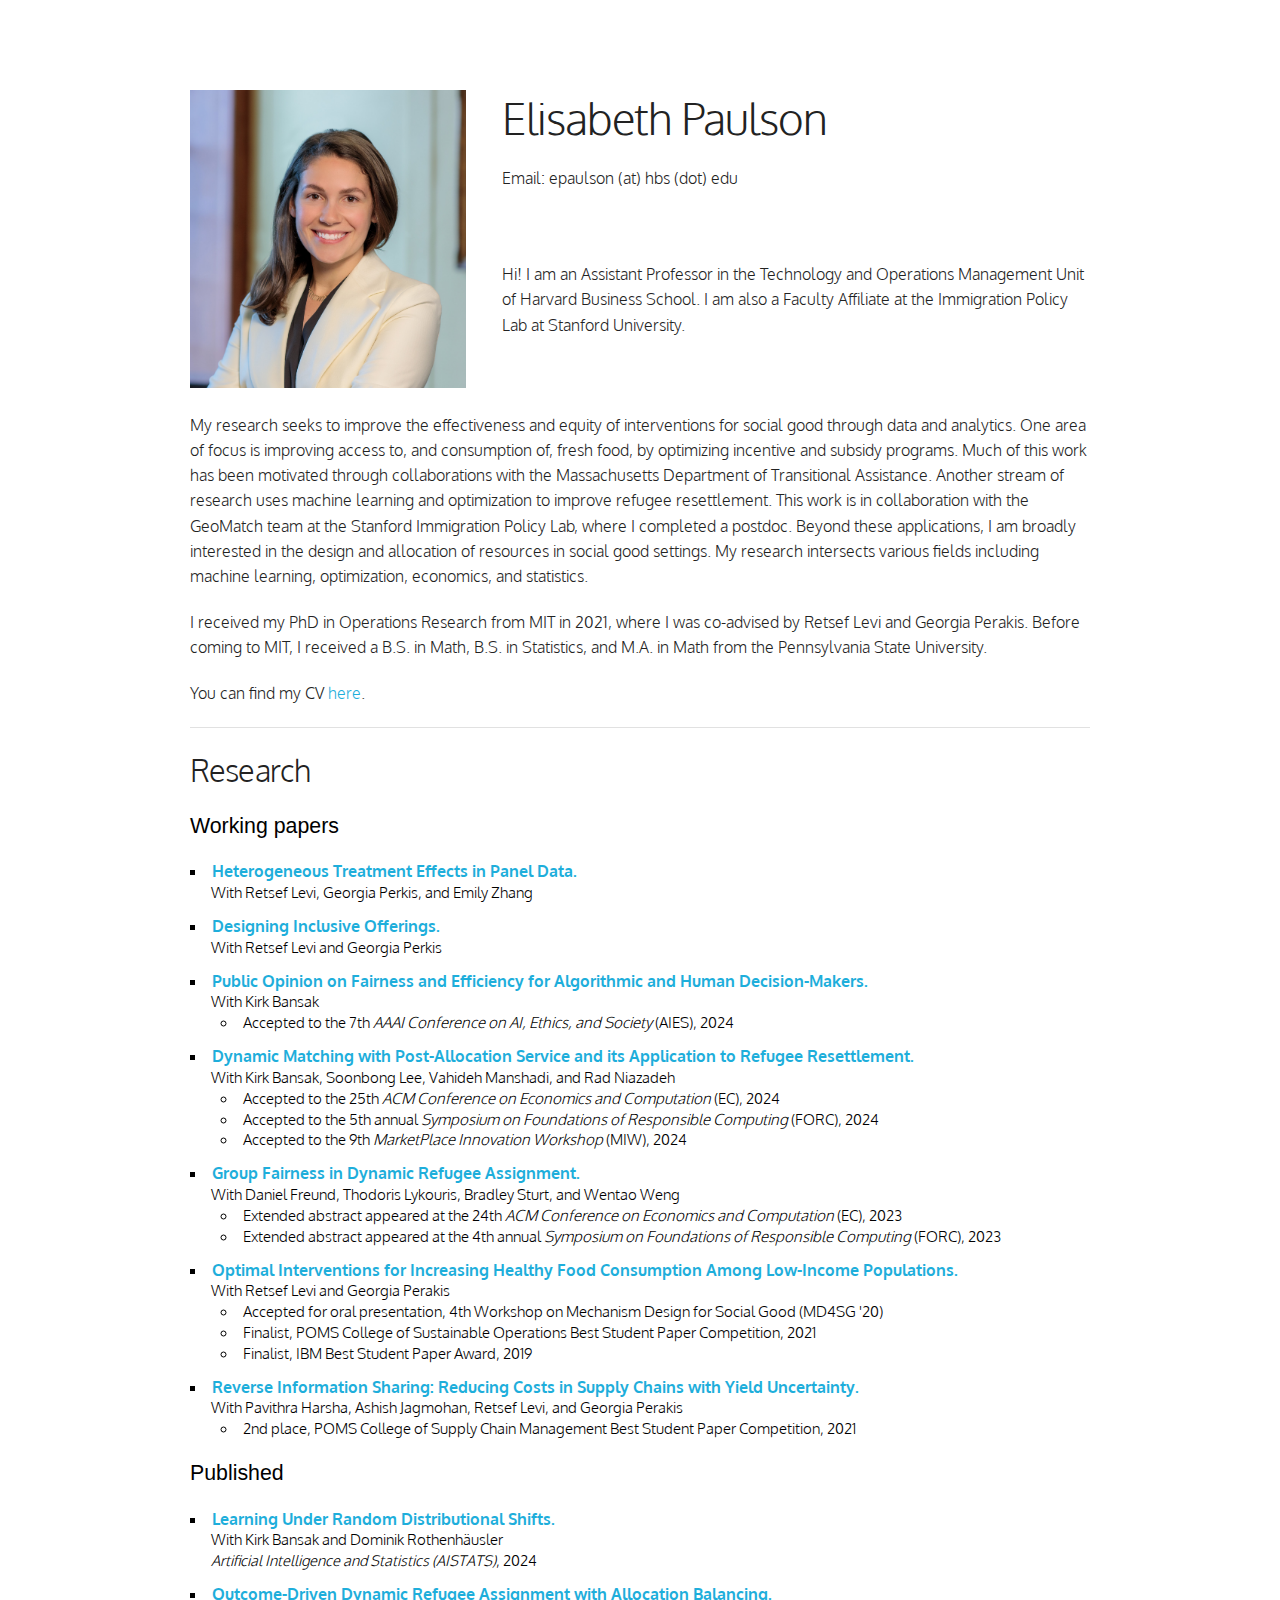
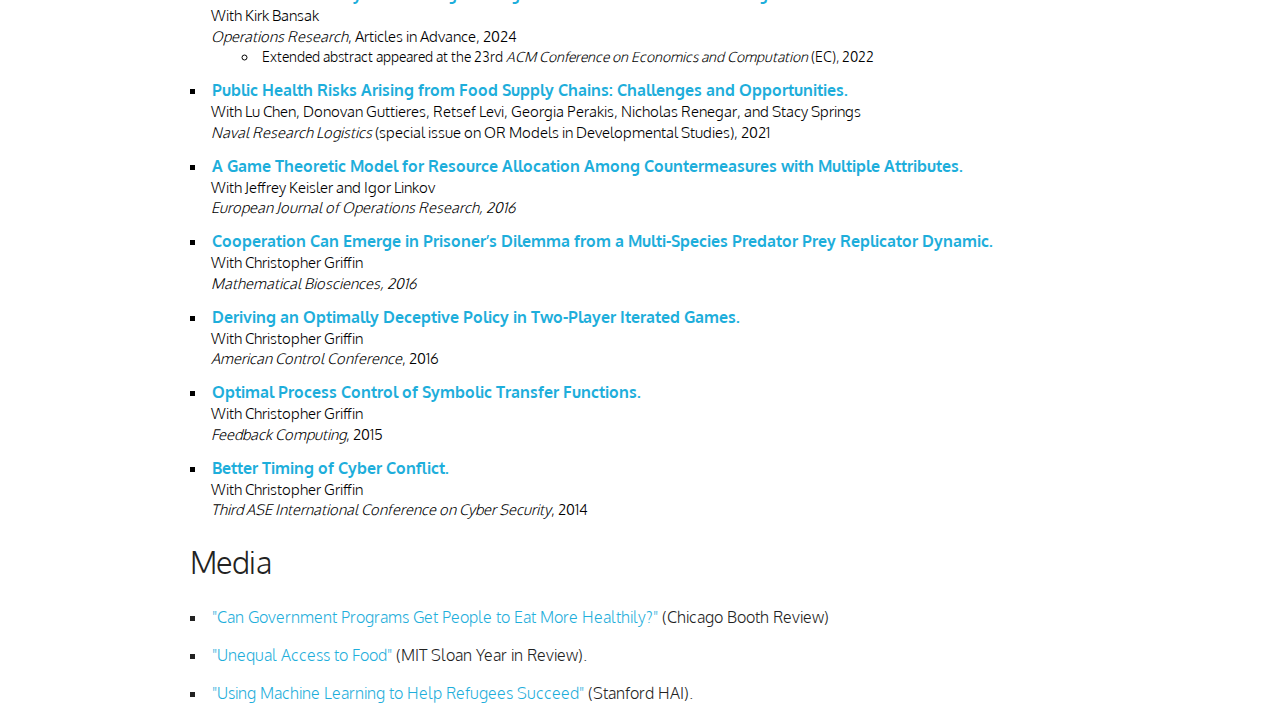
==== commit 968d23aa: "conference acceptance" ====
--- a/index.html
+++ b/index.html
@@ -86,6 +86,9 @@
       <li class="paper_title">
         <a href = "https://osf.io/pghmx/"> <strong>Public Opinion on Fairness and Efficiency for Algorithmic and Human Decision-Makers. </strong></a>
         <dd class="author">With Kirk Bansak </dd>
+        <ul>
+          <li class='sub'> Accepted to the 7th <em>AAAI Conference on AI, Ethics, and Society</em> (AIES), 2024</li>
+        </ul>
       </li>
       <li class="paper_title">
         <a href = "https://papers.ssrn.com/sol3/papers.cfm?abstract_id=4748762">  <strong>Dynamic Matching with Post-Allocation Service and its Application to Refugee Resettlement. </strong></a>
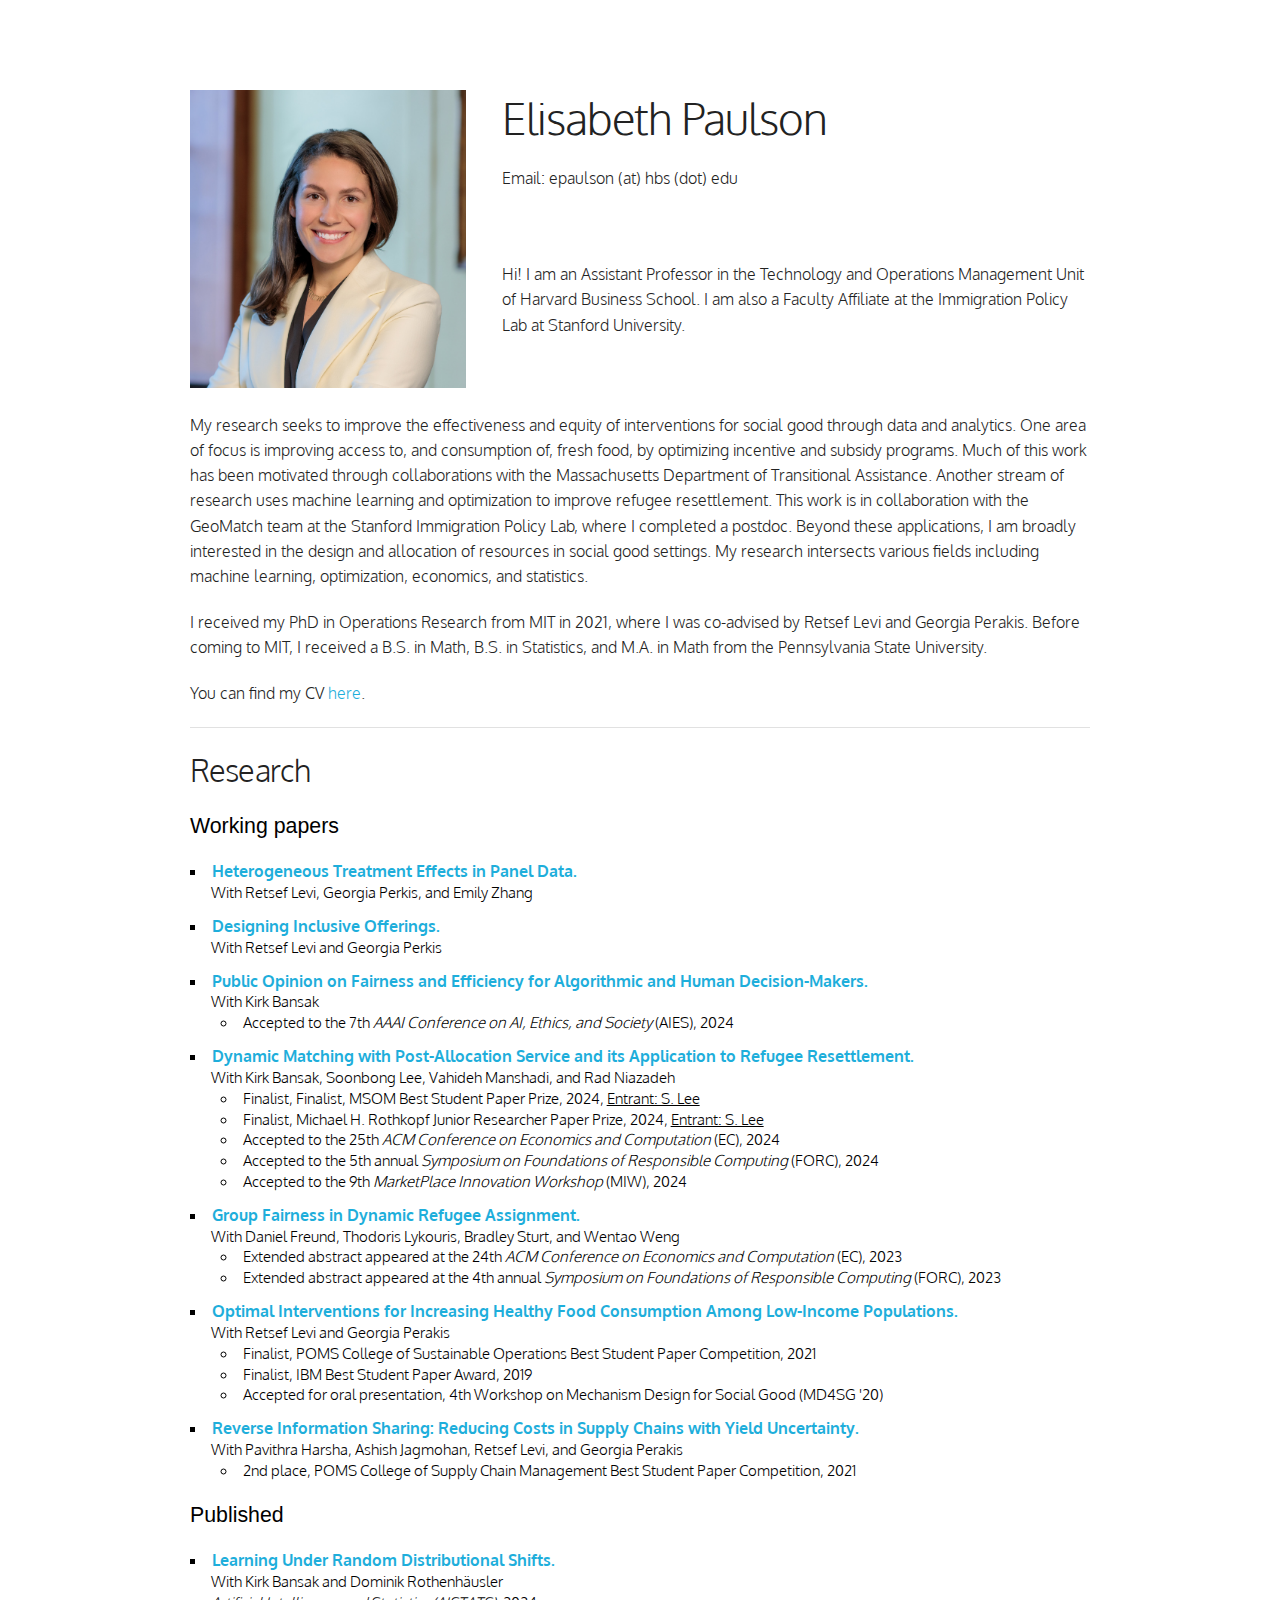
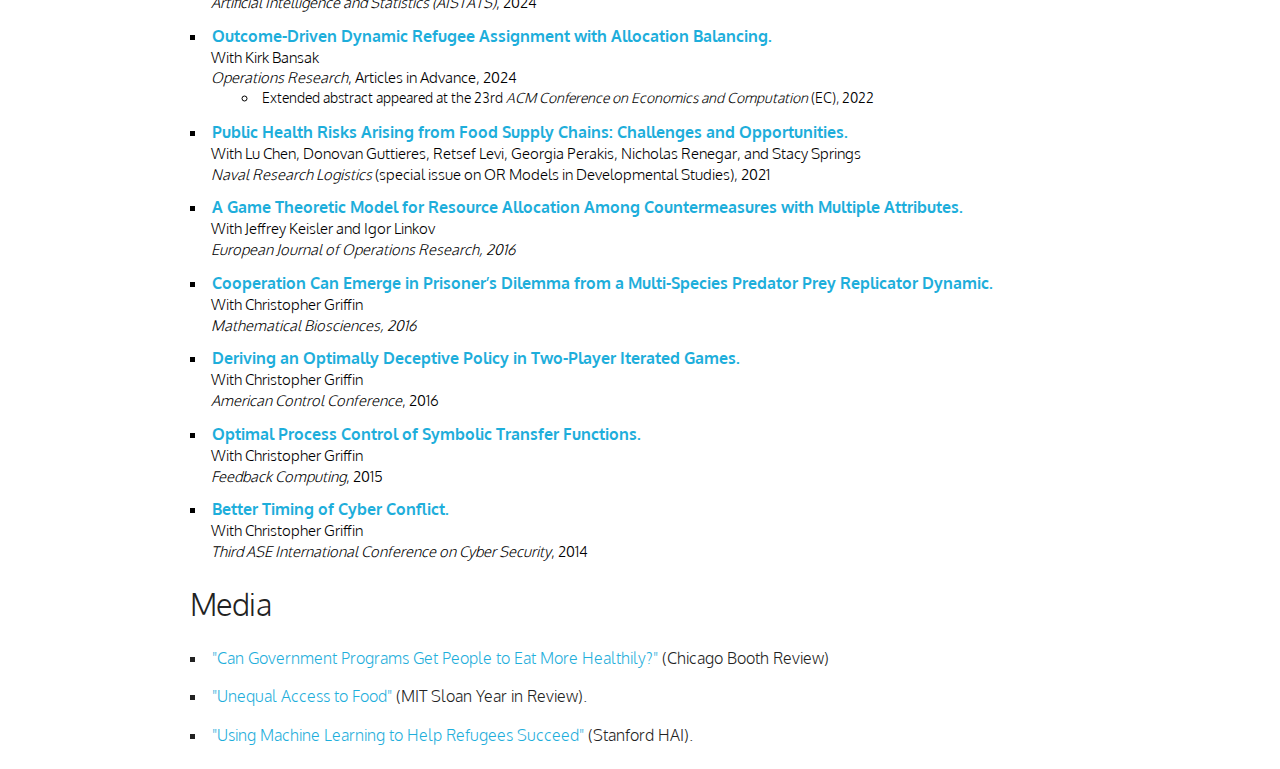
==== commit 86d76ae4: "Updating CV and HTML" ====
--- a/index.html
+++ b/index.html
@@ -94,6 +94,8 @@
         <a href = "https://papers.ssrn.com/sol3/papers.cfm?abstract_id=4748762">  <strong>Dynamic Matching with Post-Allocation Service and its Application to Refugee Resettlement. </strong></a>
         <dd class="author">With Kirk Bansak, Soonbong Lee, Vahideh Manshadi, and Rad Niazadeh </dd>
         <ul>
+          <li class='sub'>Finalist, Finalist, MSOM Best Student Paper Prize, 2024, <u>Entrant: S. Lee</u> </li>
+          <li class='sub'>Finalist, Michael H. Rothkopf Junior Researcher Paper Prize, 2024, <u>Entrant: S. Lee</u></li>
           <li class='sub'> Accepted to the 25th <em>ACM Conference on Economics and Computation</em> (EC), 2024 </li>
           <li class='sub'> Accepted to the 5th annual <em>Symposium on Foundations of Responsible Computing</em> (FORC), 2024 </li>
           <li class='sub'> Accepted to the 9th <em>MarketPlace Innovation Workshop</em> (MIW), 2024 </li>
@@ -109,17 +111,13 @@
       </li>
       <li class="paper_title">
       <a href = "https://papers.ssrn.com/sol3/papers.cfm?abstract_id=3486292"> <strong>Optimal Interventions for Increasing Healthy Food Consumption Among Low-Income Populations.</strong></a>
-        <dd class="author">With
-        Retsef Levi and Georgia Perakis</dd>
-        <ul>
+        <dd class="author">With Retsef Levi and Georgia Perakis</dd>
+        <ul>
+          <li class='sub'>Finalist, POMS College of Sustainable Operations Best Student Paper Competition, 2021 </li>
+          <li class='sub'>Finalist, IBM Best Student Paper Award, 2019</li>
           <li class='sub'> Accepted for oral presentation, 4th Workshop on Mechanism Design for Social Good (MD4SG '20) </li>
         </ul>
-        <ul>
-          <li class='sub'> Finalist, POMS College of Sustainable Operations Best Student Paper Competition, 2021 </li>
-        </ul>
-        <ul>
-          <li class='sub'> Finalist, IBM Best Student Paper Award, 2019 </li>
-        </ul>
+
         <!--<ul>
           <li class='sub'> Media coverage: <a class='link' href="https://review.chicagobooth.edu/marketing/2020/article/can-government-programs-get-people-eat-more-healthily"><em>Chicago Booth Review</em></a> , <a class='link' href="https://mitsloan.mit.edu/alumni/unequal-access-to-food"><em>MIT Sloan Campaign Newsletter</em></a> </li>
         </ul>-->
@@ -158,7 +156,7 @@
     <p class = "sub_header"> Published </p>
     <ul>
       <li class="paper_title">
-        <a href = "https://arxiv.org/pdf/2306.02948.pdf"> <strong>Learning Under Random Distributional Shifts. </strong></a>
+        <a href = "https://proceedings.mlr.press/v238/bansak24a.html"> <strong>Learning Under Random Distributional Shifts. </strong></a>
         <dd class="author">With Kirk Bansak and Dominik Rothenh&auml;usler </dd>
         <dd class="status"><em>Artificial Intelligence and Statistics (AISTATS)</em>, 2024
       </li>
--- a/css/skeleton.css
+++ b/css/skeleton.css
@@ -350,6 +350,21 @@
 li.award {
     margin-bottom:0;
 }
+/* Diamond bullet list */
+ul.diamond-bullets {
+  list-style-type: none; /* Remove default bullets */
+}
+
+ul.diamond-bullets li::before {
+  content: "\25C7"; /* Unicode for outlined diamond */
+  margin-right: 10px; /* Adjust spacing */
+  color: black; /* Adjust color */
+}
+
+/* Ensure consistent margin and padding for diamond bullet list */
+ul.diamond-bullets li {
+  margin-bottom:0;
+}
 
 /* Paper
 Ã¢â‚¬â€œÃ¢â‚¬â€œÃ¢â‚¬â€œÃ¢â‚¬â€œÃ¢â‚¬â€œÃ¢â‚¬â€œÃ¢â‚¬â€œÃ¢â‚¬â€œÃ¢â‚¬â€œÃ¢â‚¬â€œÃ¢â‚¬â€œÃ¢â‚¬â€œÃ¢â‚¬â€œÃ¢â‚¬â€œÃ¢â‚¬â€œÃ¢â‚¬â€œÃ¢â‚¬â€œÃ¢â‚¬â€œÃ¢â‚¬â€œÃ¢â‚¬â€œÃ¢â‚¬â€œÃ¢â‚¬â€œÃ¢â‚¬â€œÃ¢â‚¬â€œÃ¢â‚¬â€œÃ¢â‚¬â€œÃ¢â‚¬â€œÃ¢â‚¬â€œÃ¢â‚¬â€œÃ¢â‚¬â€œÃ¢â‚¬â€œÃ¢â‚¬â€œÃ¢â‚¬â€œÃ¢â‚¬â€œÃ¢â‚¬â€œÃ¢â‚¬â€œÃ¢â‚¬â€œÃ¢â‚¬â€œÃ¢â‚¬â€œÃ¢â‚¬â€œÃ¢â‚¬â€œÃ¢â‚¬â€œÃ¢â‚¬â€œÃ¢â‚¬â€œÃ¢â‚¬â€œÃ¢â‚¬â€œÃ¢â‚¬â€œÃ¢â‚¬â€œÃ¢â‚¬â€œÃ¢â‚¬â€œ */
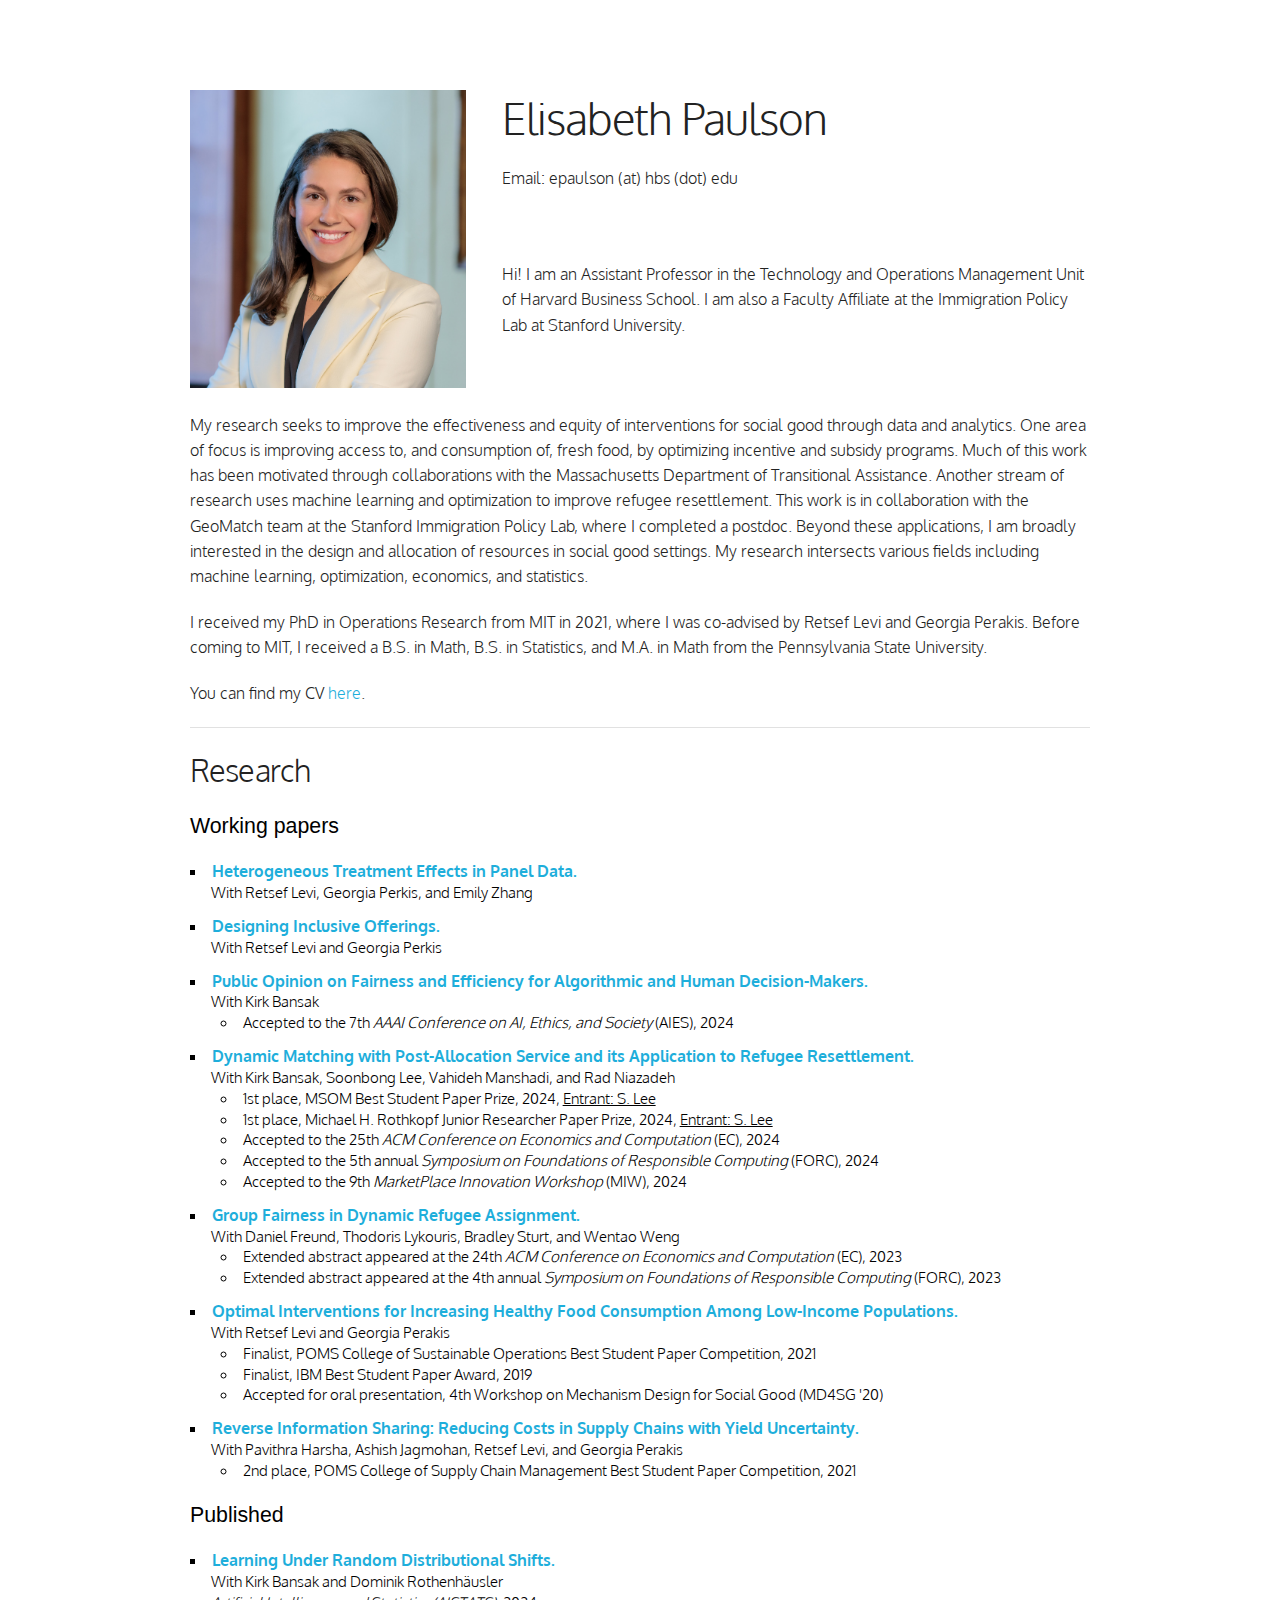
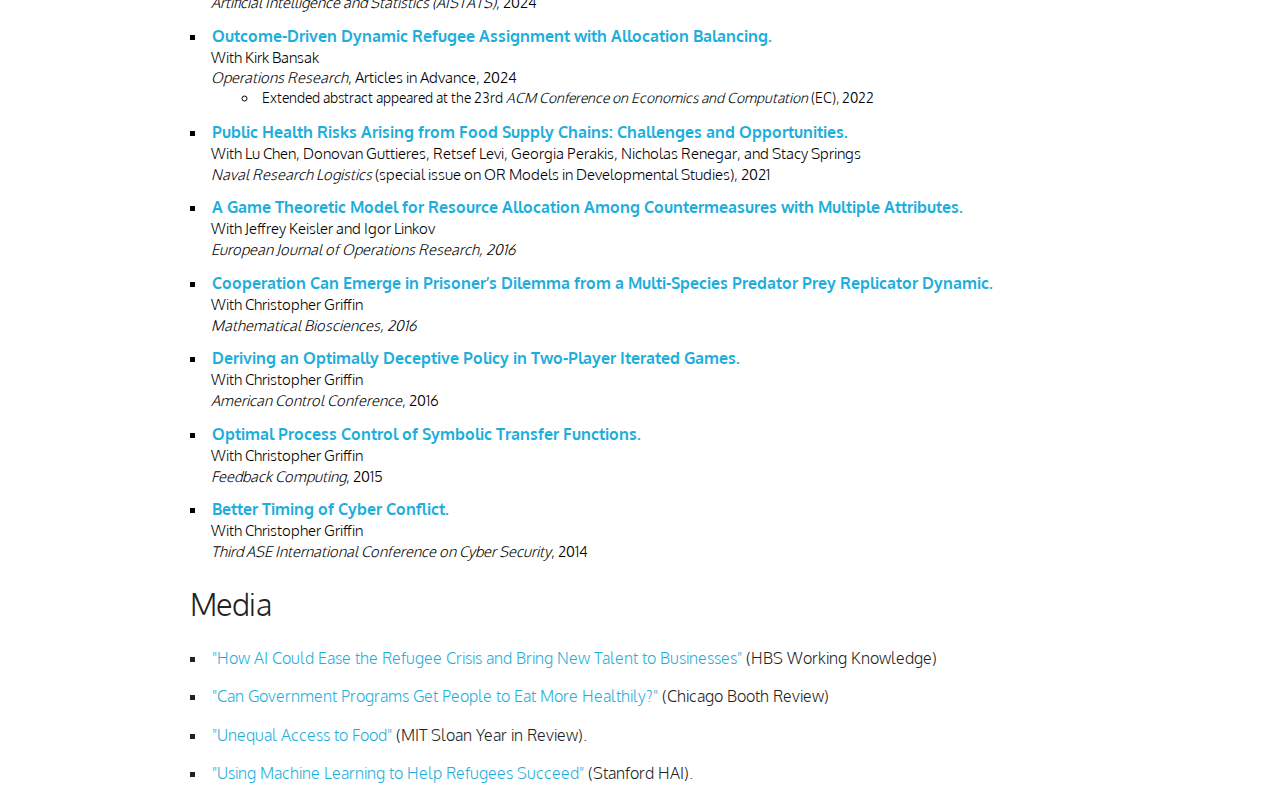
==== commit defdef19: "Updating CV, media, and awards" ====
--- a/index.html
+++ b/index.html
@@ -94,8 +94,8 @@
         <a href = "https://papers.ssrn.com/sol3/papers.cfm?abstract_id=4748762">  <strong>Dynamic Matching with Post-Allocation Service and its Application to Refugee Resettlement. </strong></a>
         <dd class="author">With Kirk Bansak, Soonbong Lee, Vahideh Manshadi, and Rad Niazadeh </dd>
         <ul>
-          <li class='sub'>Finalist, Finalist, MSOM Best Student Paper Prize, 2024, <u>Entrant: S. Lee</u> </li>
-          <li class='sub'>Finalist, Michael H. Rothkopf Junior Researcher Paper Prize, 2024, <u>Entrant: S. Lee</u></li>
+          <li class='sub'>1st place, MSOM Best Student Paper Prize, 2024, <u>Entrant: S. Lee</u> </li>
+          <li class='sub'>1st place, Michael H. Rothkopf Junior Researcher Paper Prize, 2024, <u>Entrant: S. Lee</u></li>
           <li class='sub'> Accepted to the 25th <em>ACM Conference on Economics and Computation</em> (EC), 2024 </li>
           <li class='sub'> Accepted to the 5th annual <em>Symposium on Foundations of Responsible Computing</em> (FORC), 2024 </li>
           <li class='sub'> Accepted to the 9th <em>MarketPlace Innovation Workshop</em> (MIW), 2024 </li>
@@ -211,6 +211,8 @@
 
     <h4> Media </h4>
     <ul> 
+      <li><a class='link' href="https://hbswk.hbs.edu/item/how-ai-could-ease-the-refugee-crisis-and-bring-new-talent-to-businesses">"How AI Could Ease the Refugee Crisis and Bring New Talent to Businesses"</a> (HBS Working Knowledge)
+      </li>
       <li><a class='link' href="https://review.chicagobooth.edu/marketing/2020/article/can-government-programs-get-people-eat-more-healthily">"Can Government Programs Get People to Eat More Healthily?"</a> (Chicago Booth Review)
       </li>
       <li><a class='link' href="https://mitsloan.mit.edu/alumni/unequal-access-to-food">"Unequal Access to Food"</a> (MIT Sloan Year in Review). 
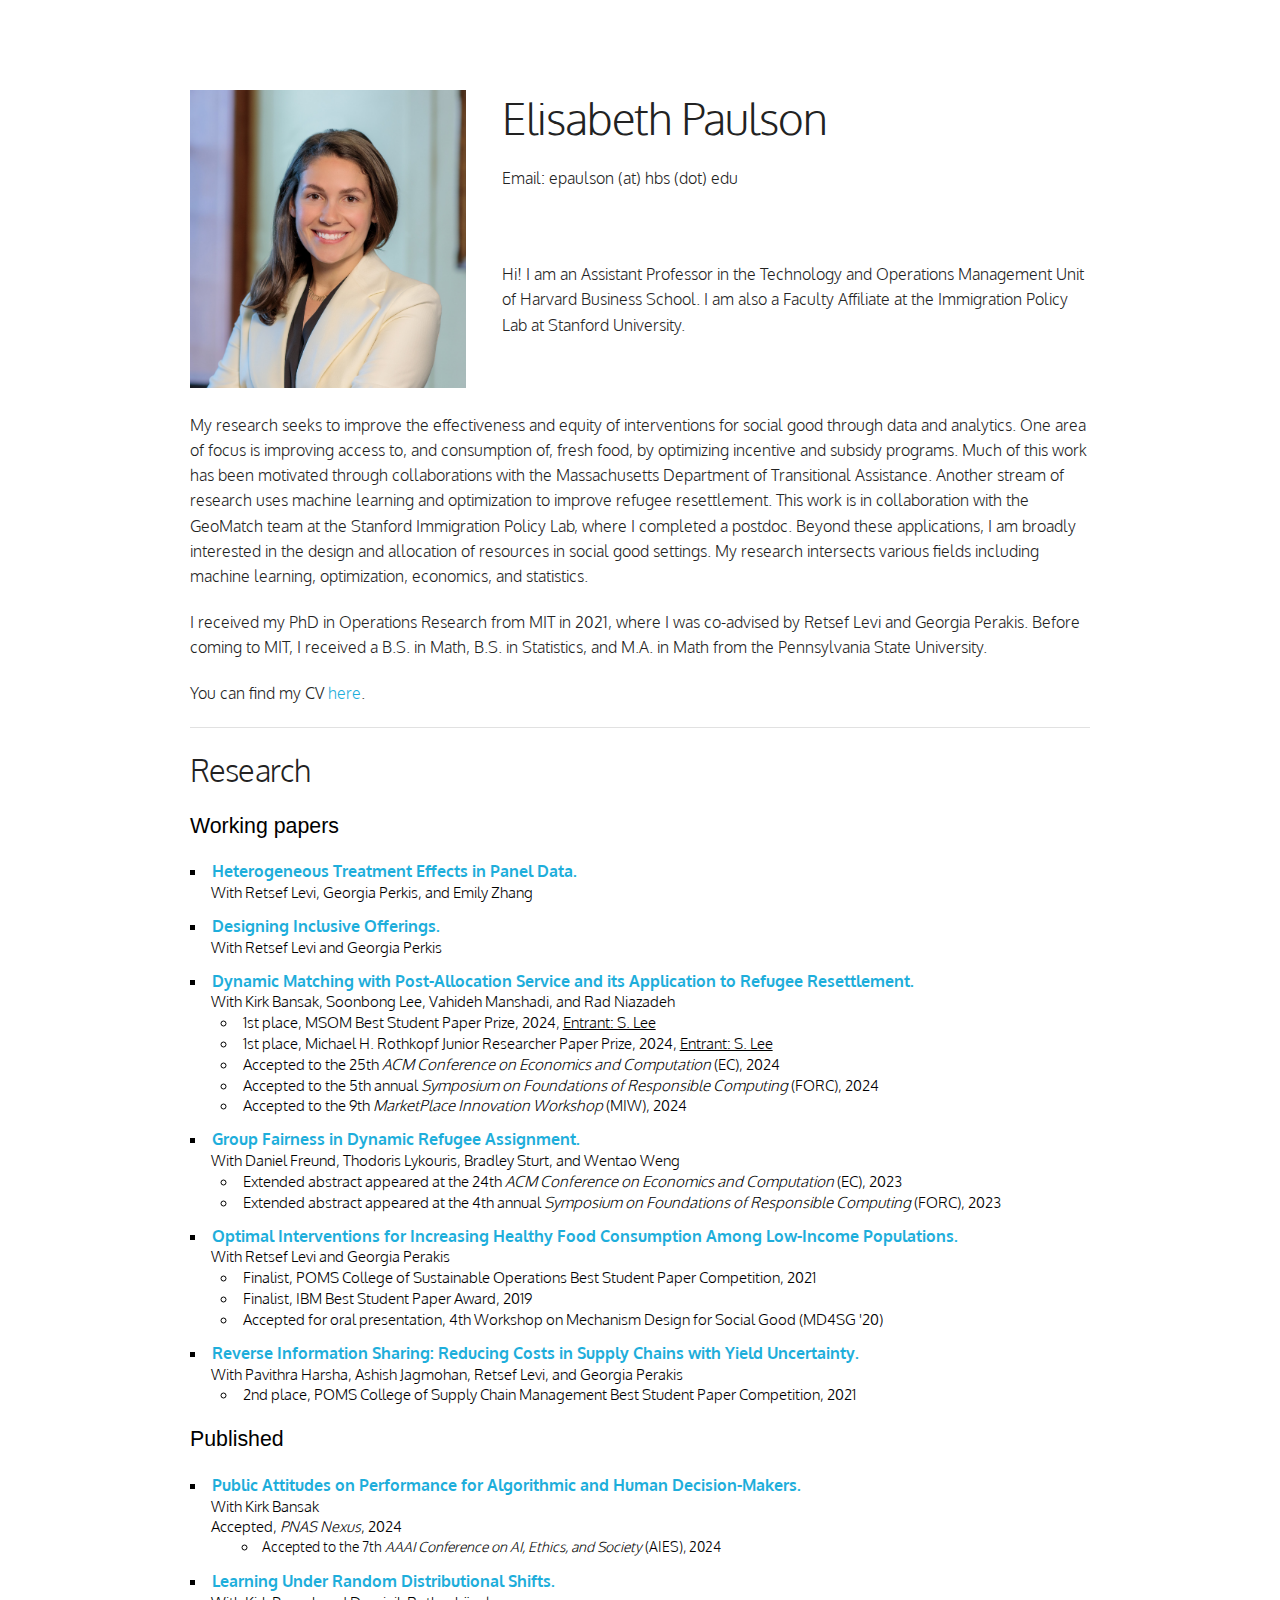
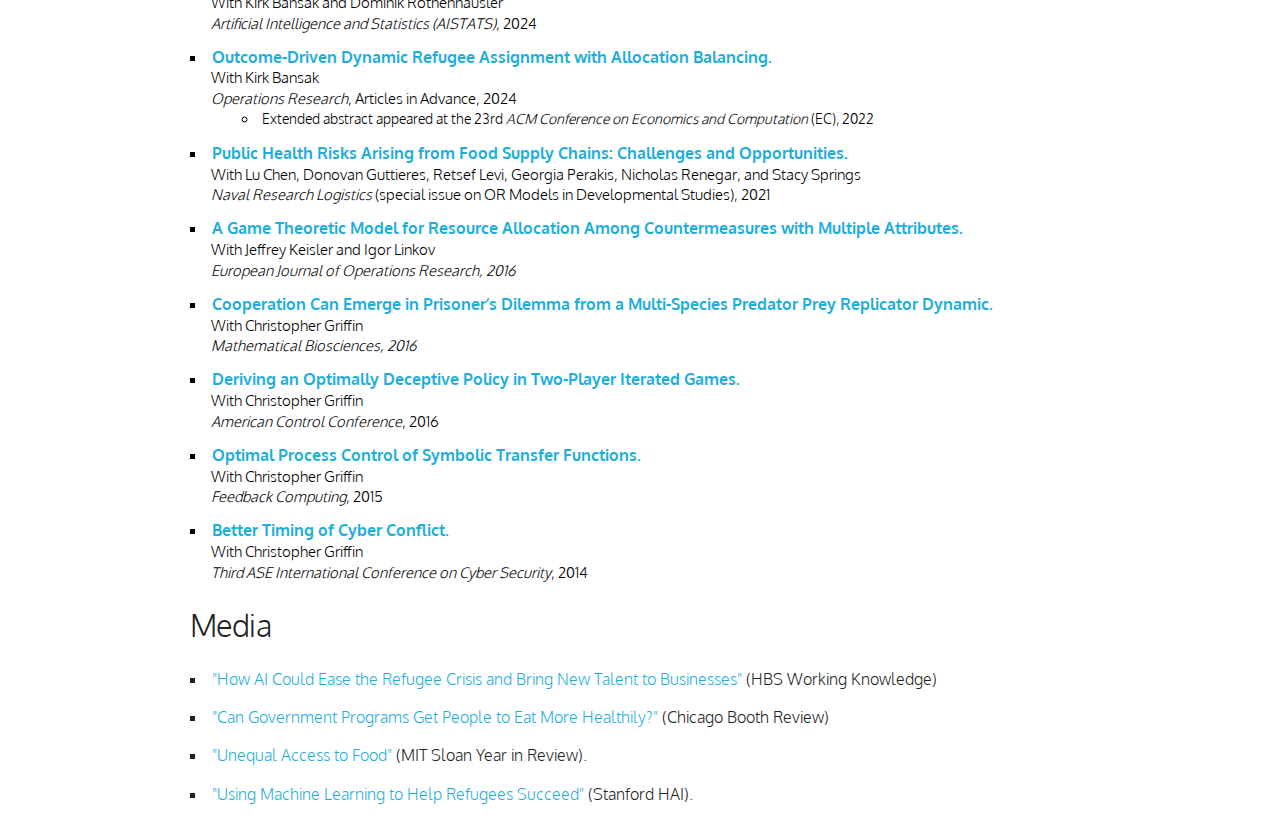
==== commit cd27e9d0: "Updating PNAS Nexus acceptance" ====
--- a/index.html
+++ b/index.html
@@ -84,13 +84,6 @@
         <dd class="author">With Retsef Levi and Georgia Perkis</dd>
       </li>
       <li class="paper_title">
-        <a href = "https://osf.io/pghmx/"> <strong>Public Opinion on Fairness and Efficiency for Algorithmic and Human Decision-Makers. </strong></a>
-        <dd class="author">With Kirk Bansak </dd>
-        <ul>
-          <li class='sub'> Accepted to the 7th <em>AAAI Conference on AI, Ethics, and Society</em> (AIES), 2024</li>
-        </ul>
-      </li>
-      <li class="paper_title">
         <a href = "https://papers.ssrn.com/sol3/papers.cfm?abstract_id=4748762">  <strong>Dynamic Matching with Post-Allocation Service and its Application to Refugee Resettlement. </strong></a>
         <dd class="author">With Kirk Bansak, Soonbong Lee, Vahideh Manshadi, and Rad Niazadeh </dd>
         <ul>
@@ -155,6 +148,14 @@
     </ul>
     <p class = "sub_header"> Published </p>
     <ul>
+      <li class="paper_title">
+        <a href = "https://osf.io/pghmx/"> <strong>Public Attitudes on Performance for Algorithmic and Human Decision-Makers. </strong></a>
+        <dd class="author">With Kirk Bansak </dd>
+        <dd class="status">Accepted, <em>PNAS Nexus</em>, 2024
+        <ul>
+          <li class='sub'> Accepted to the 7th <em>AAAI Conference on AI, Ethics, and Society</em> (AIES), 2024</li>
+        </ul>
+      </li>
       <li class="paper_title">
         <a href = "https://proceedings.mlr.press/v238/bansak24a.html"> <strong>Learning Under Random Distributional Shifts. </strong></a>
         <dd class="author">With Kirk Bansak and Dominik Rothenh&auml;usler </dd>
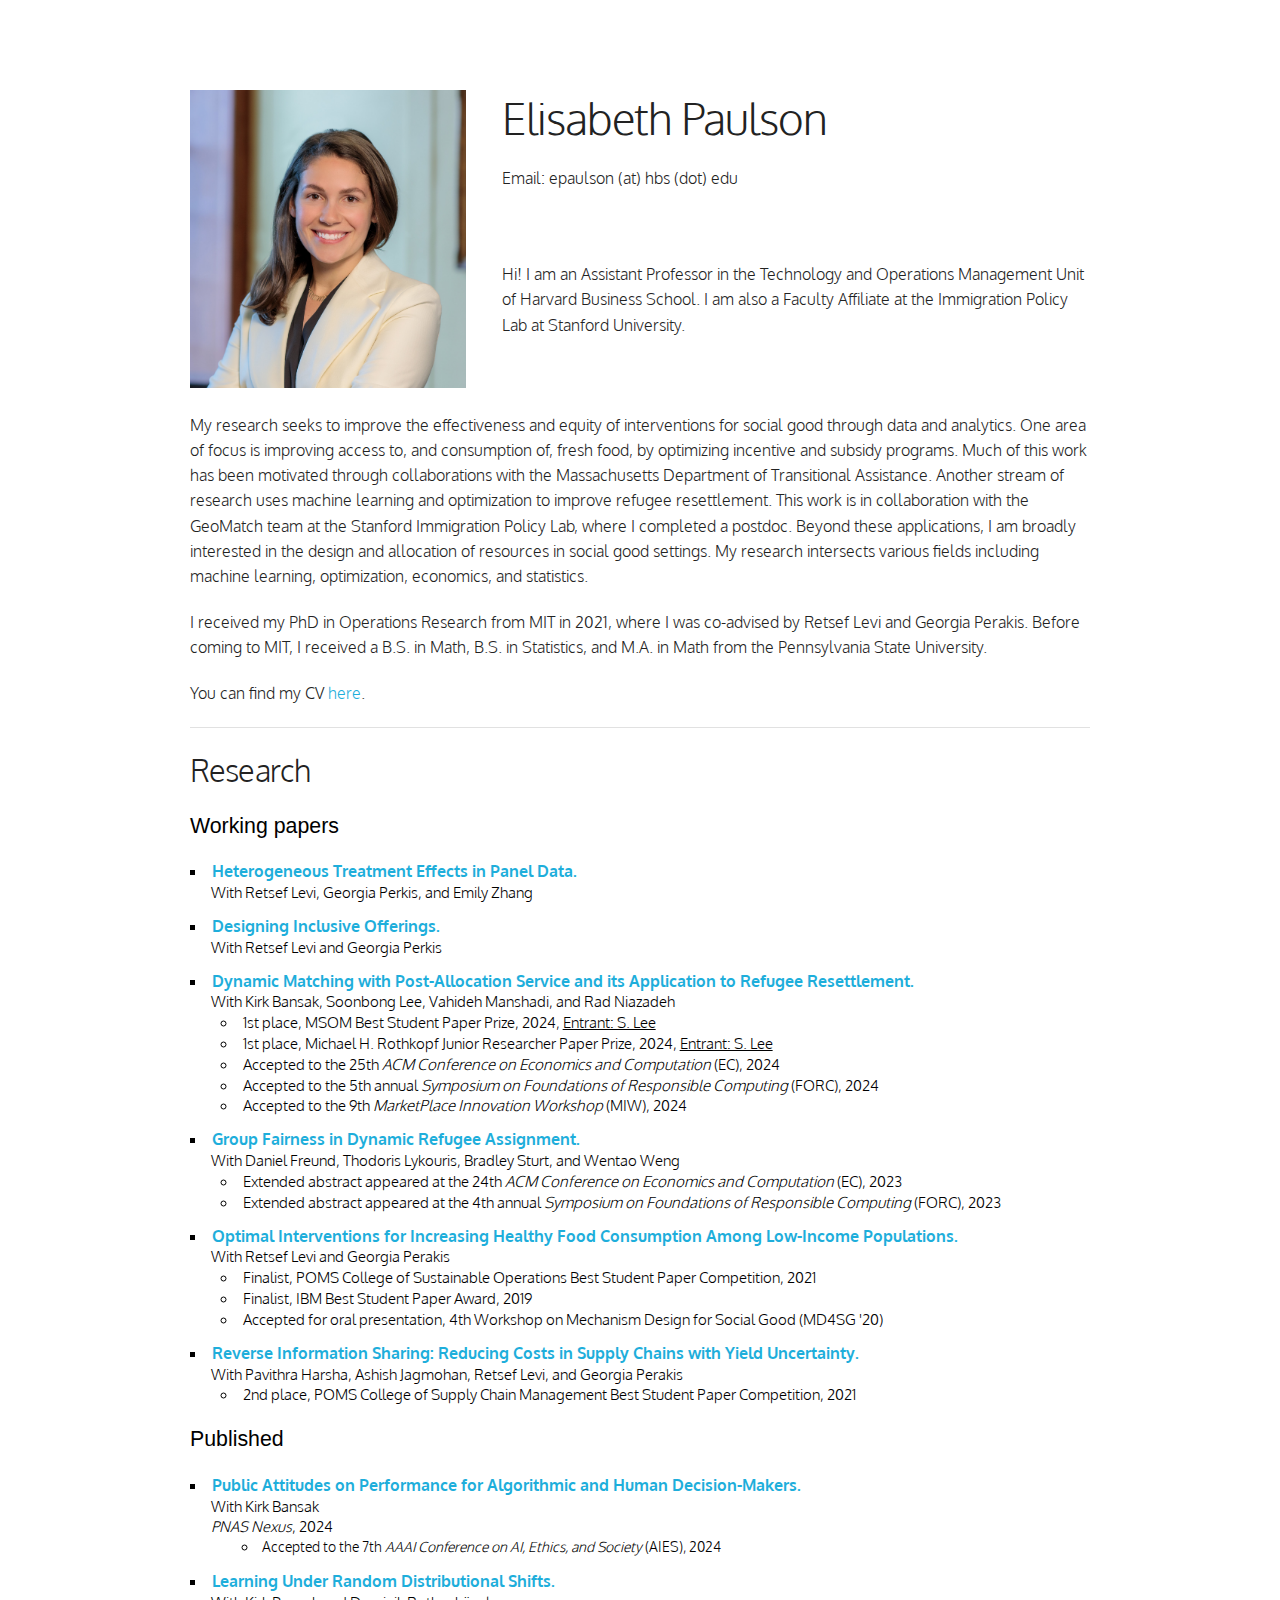
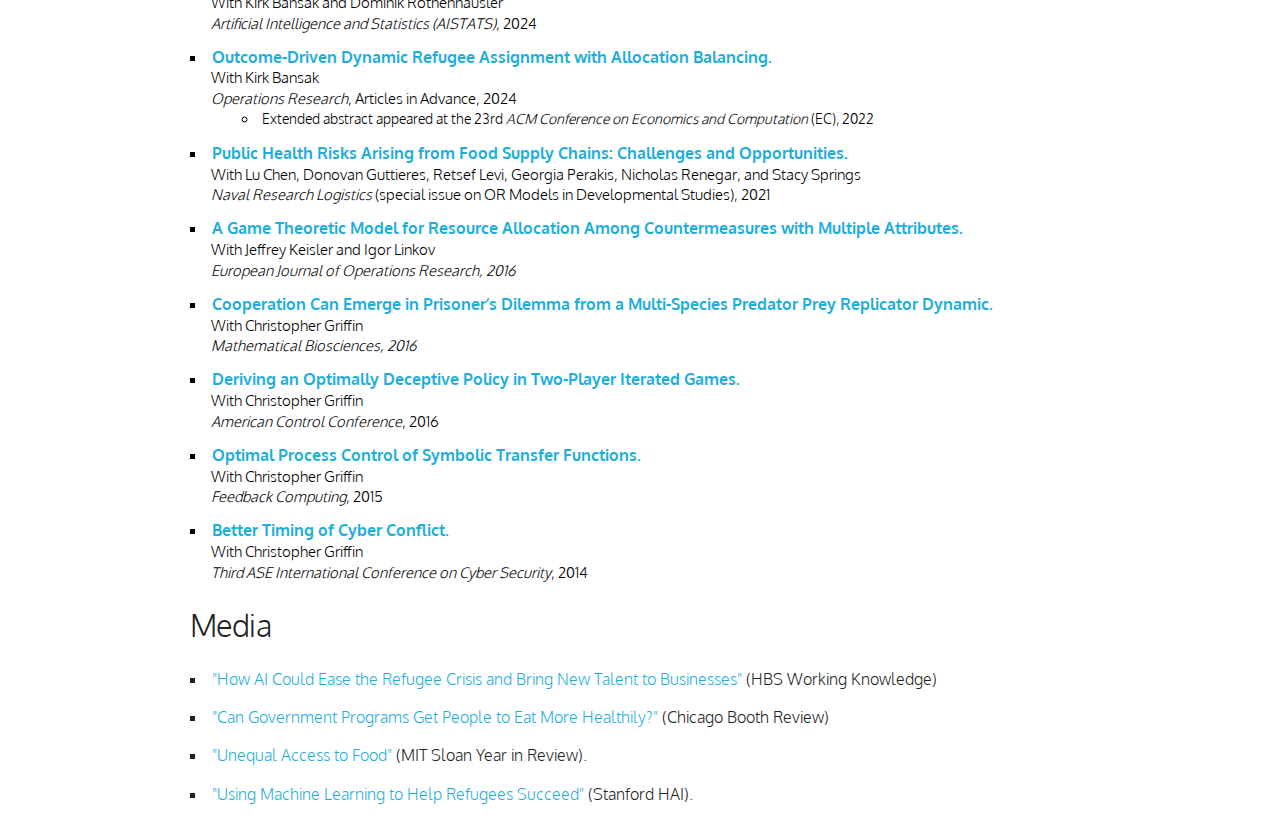
==== commit 372a504c: "Update PNAS nexus paper" ====
--- a/index.html
+++ b/index.html
@@ -149,9 +149,9 @@
     <p class = "sub_header"> Published </p>
     <ul>
       <li class="paper_title">
-        <a href = "https://osf.io/pghmx/"> <strong>Public Attitudes on Performance for Algorithmic and Human Decision-Makers. </strong></a>
+        <a href = "https://academic.oup.com/pnasnexus/article/3/12/pgae520/7915711"> <strong>Public Attitudes on Performance for Algorithmic and Human Decision-Makers. </strong></a>
         <dd class="author">With Kirk Bansak </dd>
-        <dd class="status">Accepted, <em>PNAS Nexus</em>, 2024
+        <dd class="status"><em>PNAS Nexus</em>, 2024
         <ul>
           <li class='sub'> Accepted to the 7th <em>AAAI Conference on AI, Ethics, and Society</em> (AIES), 2024</li>
         </ul>
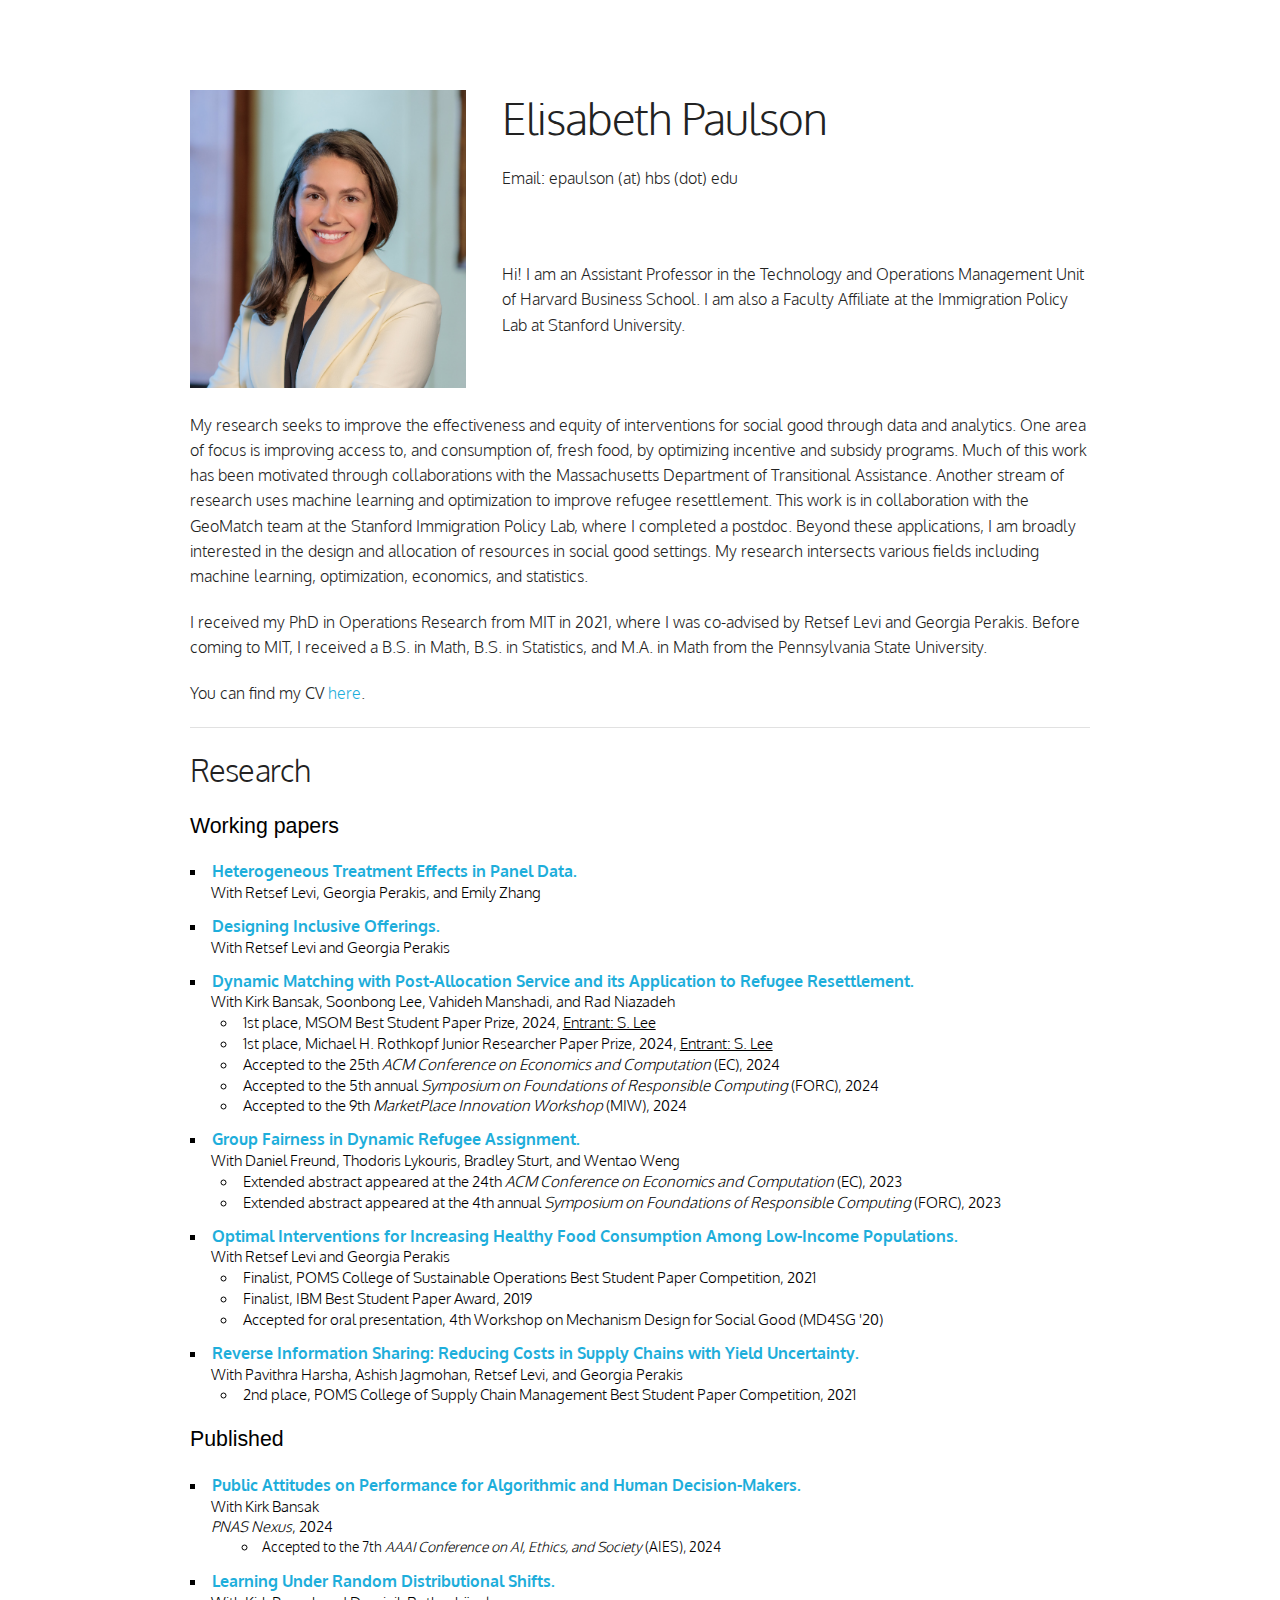
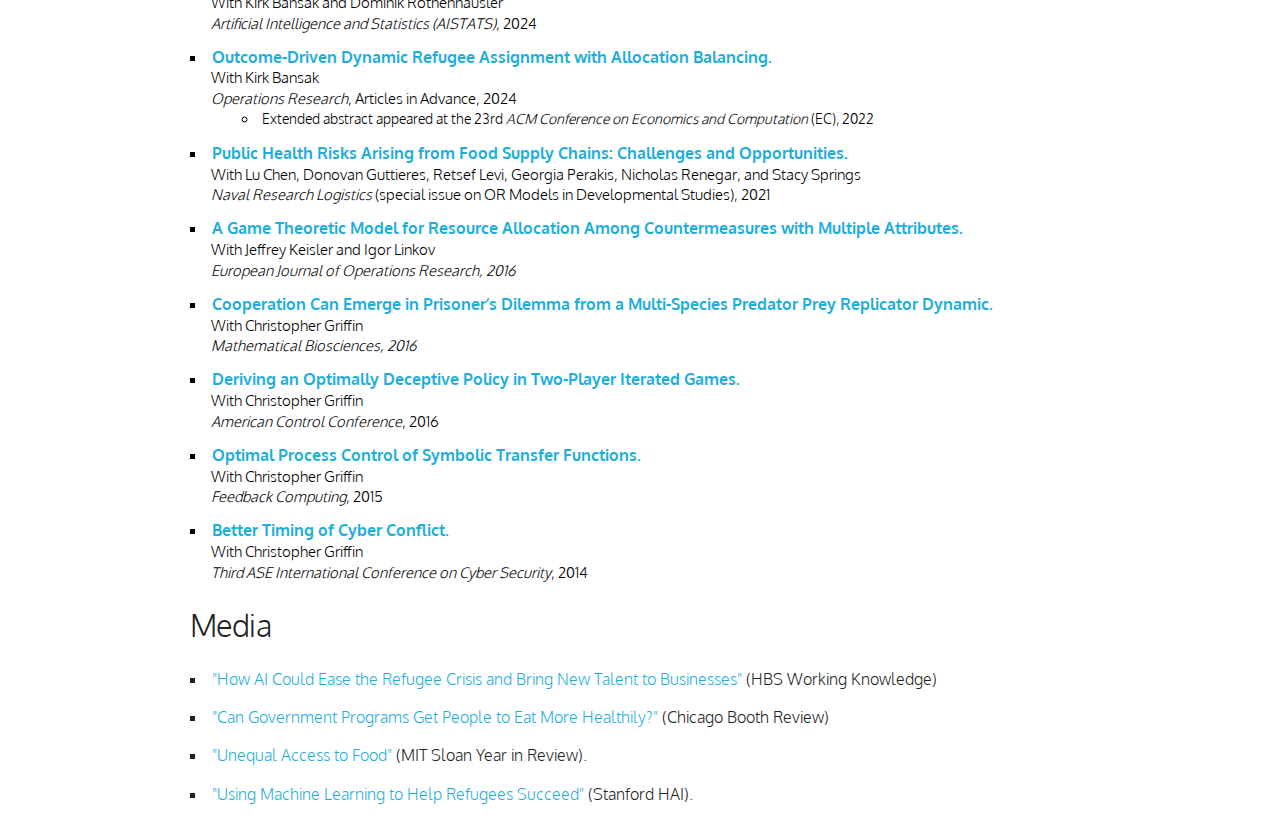
==== commit a24c5bf0: "Fixing Perakis" ====
--- a/index.html
+++ b/index.html
@@ -77,11 +77,11 @@
     <ul>
       <li class="paper_title">
         <a href = "https://arxiv.org/abs/2406.05633"> <strong>Heterogeneous Treatment Effects in Panel Data. </strong></a>
-        <dd class="author">With Retsef Levi, Georgia Perkis, and Emily Zhang </dd>
+        <dd class="author">With Retsef Levi, Georgia Perakis, and Emily Zhang </dd>
       </li>
       <li class="paper_title">
         <a href = "https://papers.ssrn.com/sol3/papers.cfm?abstract_id=4888208"> <strong>Designing Inclusive Offerings. </strong></a>
-        <dd class="author">With Retsef Levi and Georgia Perkis</dd>
+        <dd class="author">With Retsef Levi and Georgia Perakis</dd>
       </li>
       <li class="paper_title">
         <a href = "https://papers.ssrn.com/sol3/papers.cfm?abstract_id=4748762">  <strong>Dynamic Matching with Post-Allocation Service and its Application to Refugee Resettlement. </strong></a>
